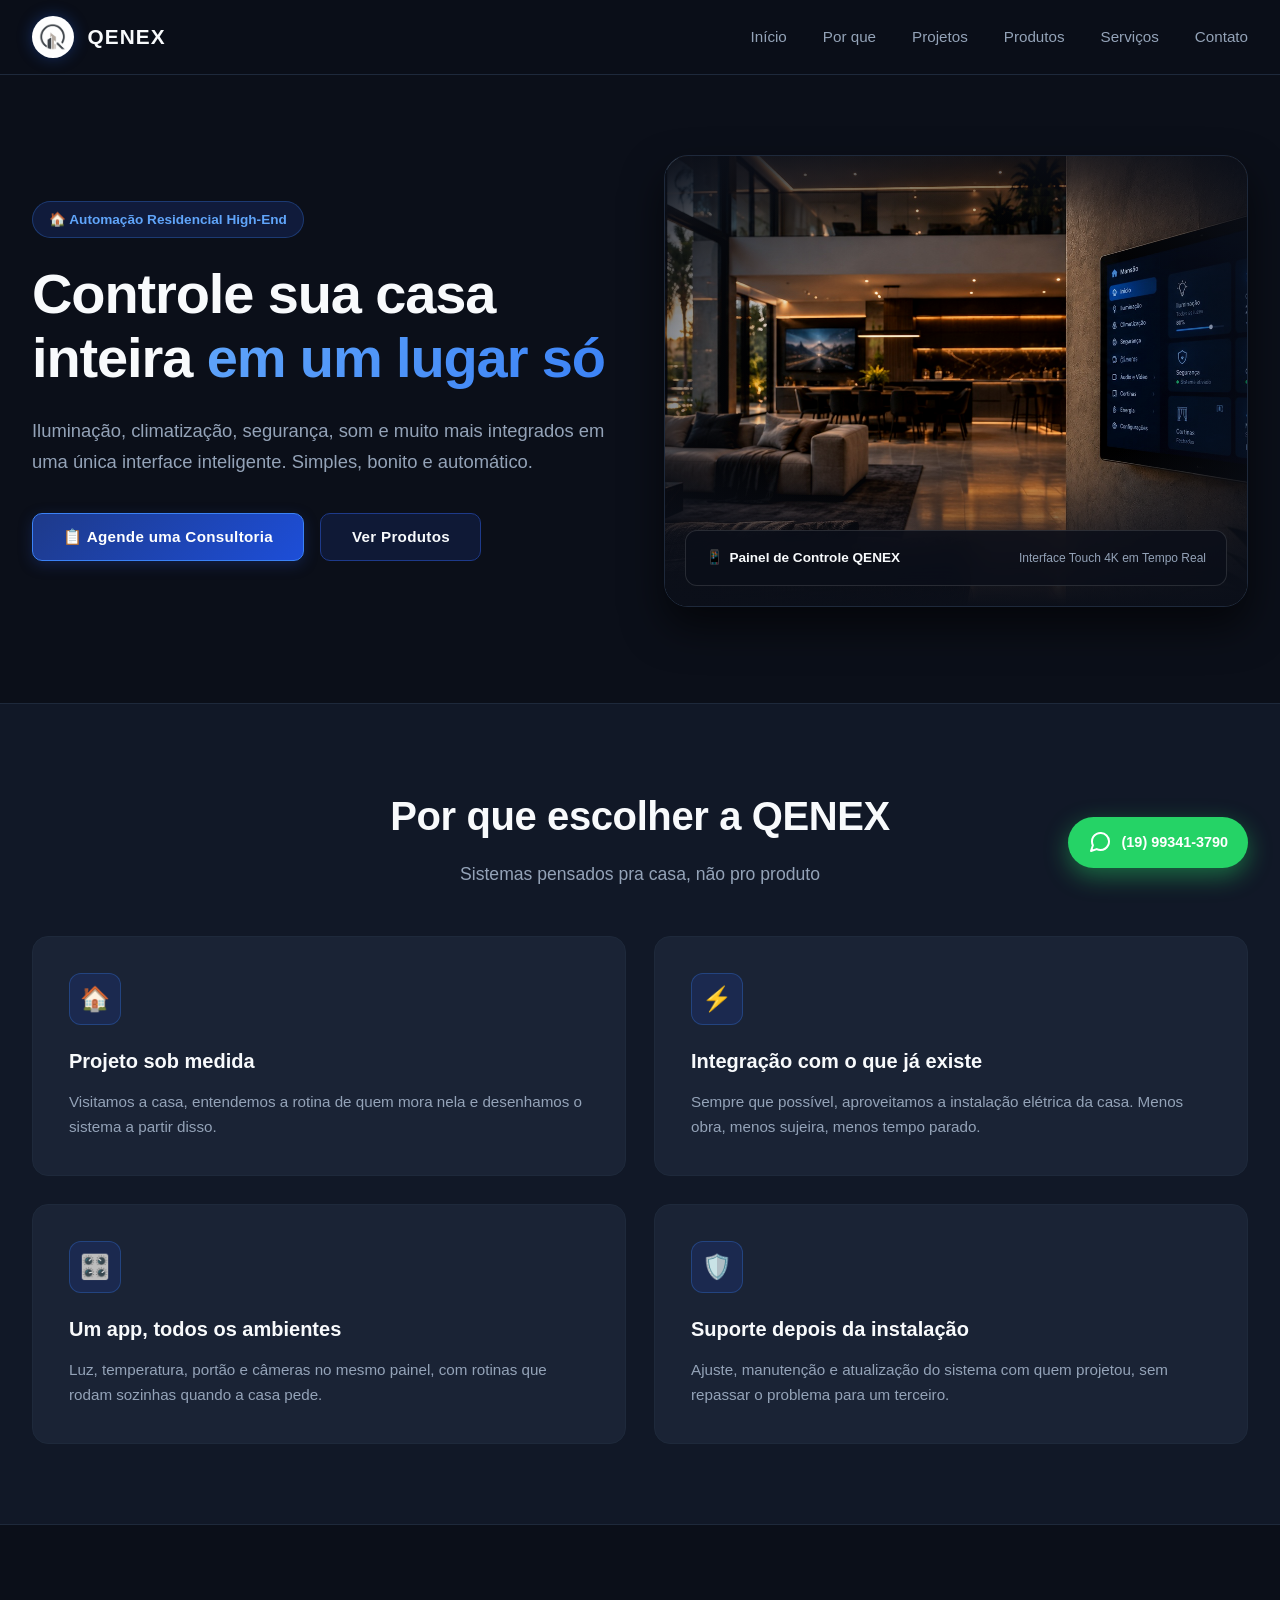
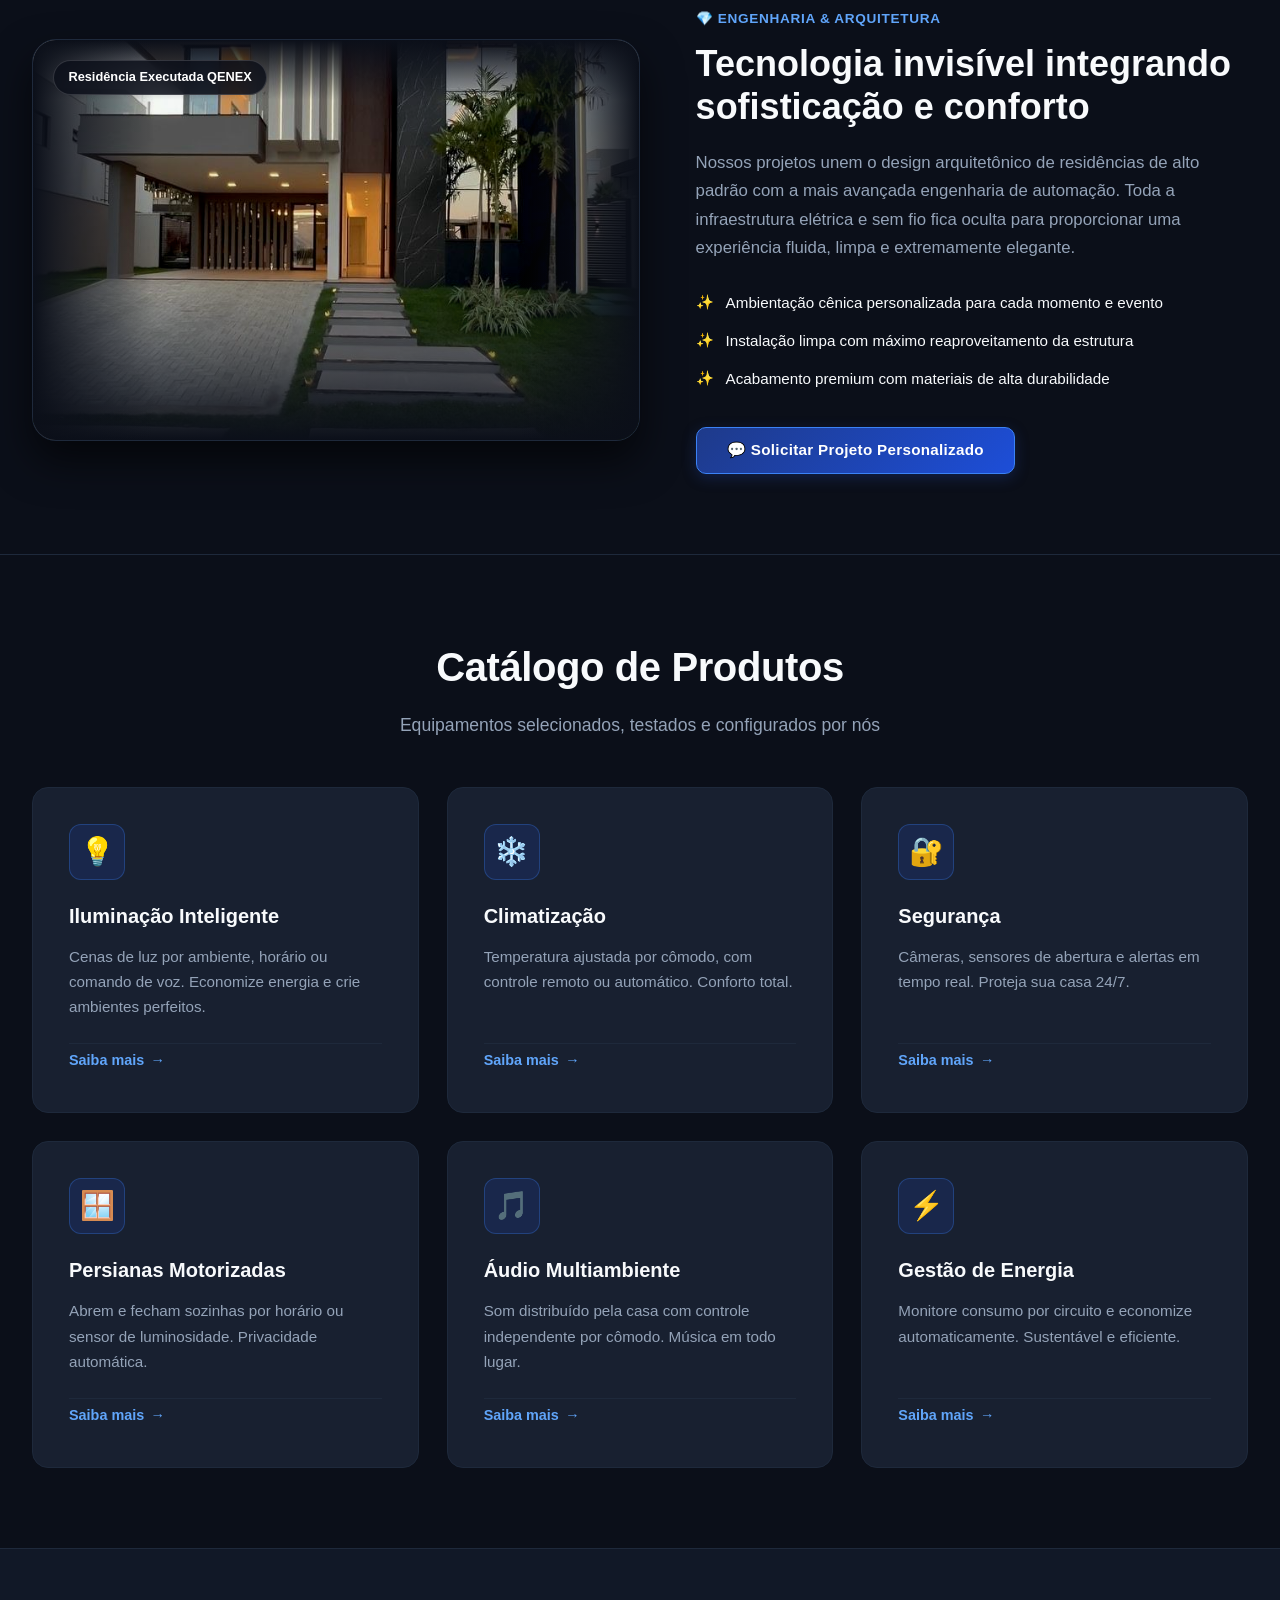
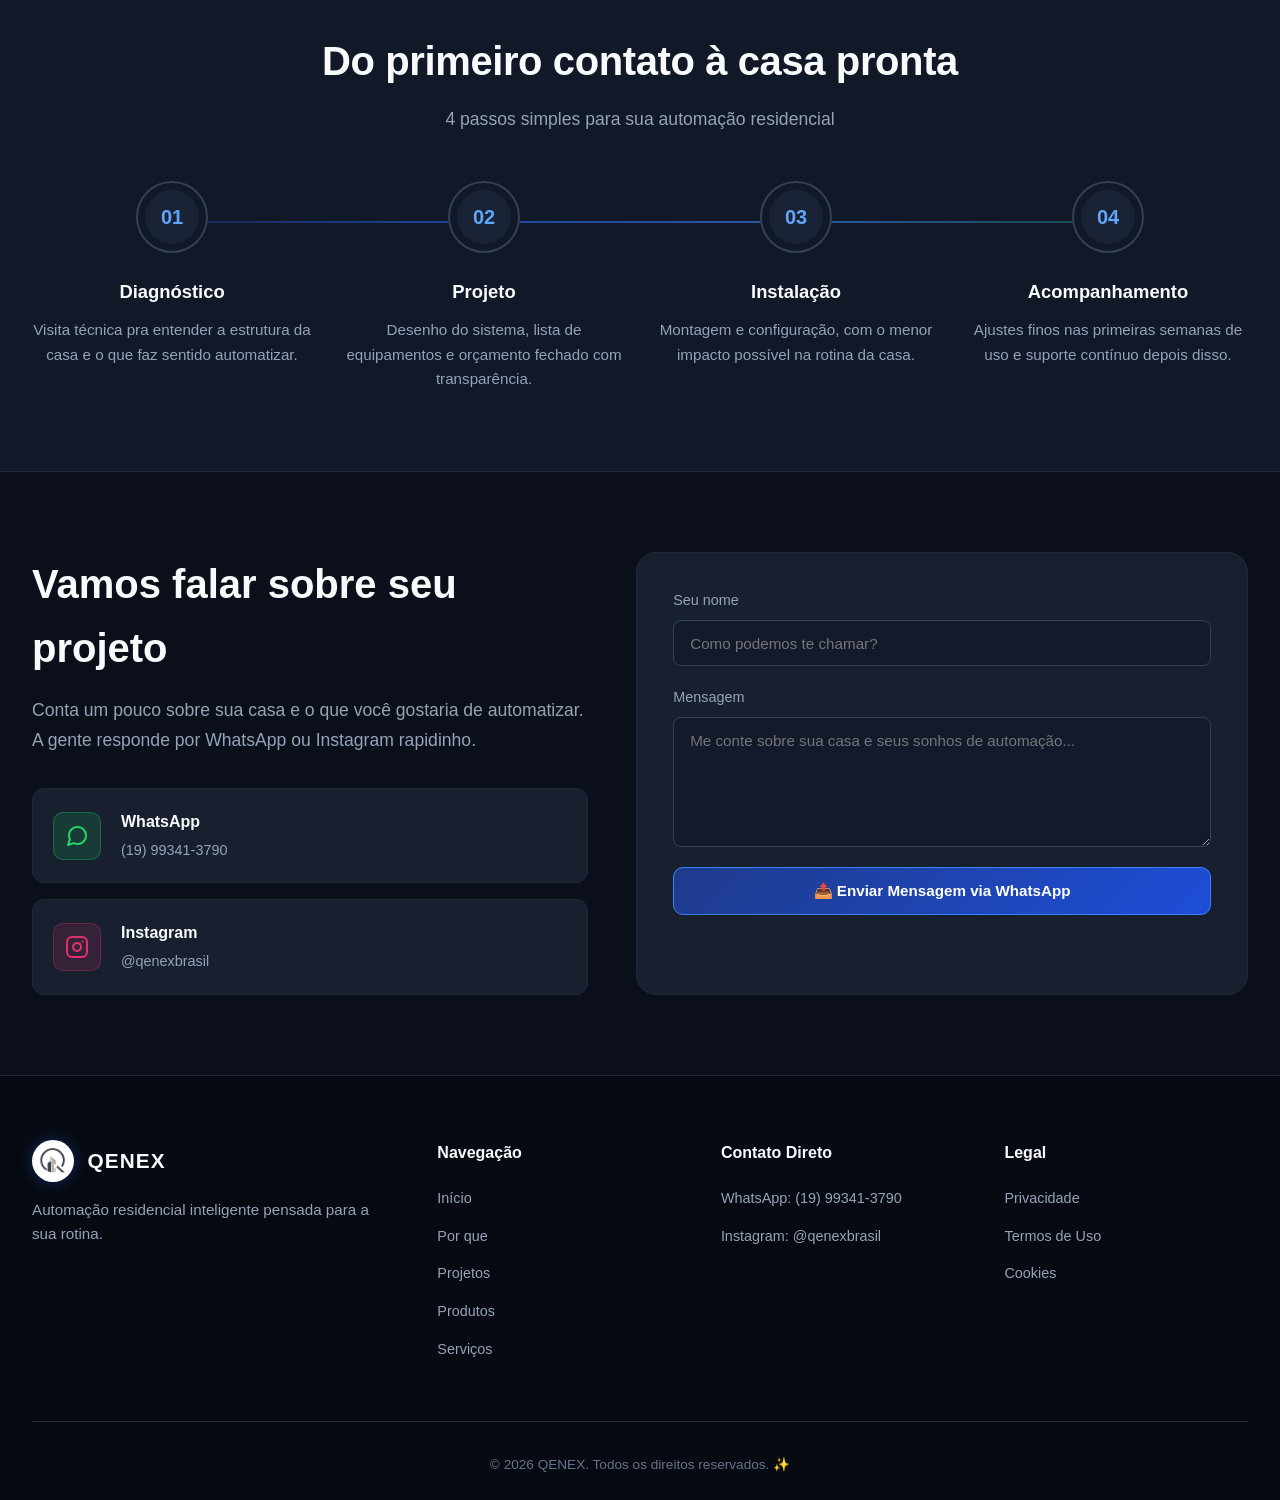
==== index.html @ ee90d33e "Add files via upload" ====
<!DOCTYPE html>
<html lang="pt-BR">
<head>
    <meta charset="UTF-8">
    <meta name="viewport" content="width=device-width, initial-scale=1.0">
    <title>QENEX - Automação Residencial Inteligente</title>
    <link rel="stylesheet" href="style.css">
</head>
<body>
    <!-- Header -->
    <header>
        <nav>
            <a href="#inicio" class="logo">
                <img src="logo.png" alt="Logotipo QENEX" class="logo-img">
                <span class="logo-text">QENEX</span>
            </a>
            <ul class="nav-links" id="navLinks">
                <li><a href="#inicio">Início</a></li>
                <li><a href="#por-que">Por que</a></li>
                <li><a href="#projetos">Projetos</a></li>
                <li><a href="#produtos">Produtos</a></li>
                <li><a href="#servicos">Serviços</a></li>
                <li><a href="#contato">Contato</a></li>
            </ul>
            <button class="hamburger" id="hamburger" aria-label="Menu">☰</button>
        </nav>
    </header>

    <!-- Hero Section -->
    <section id="inicio" class="hero">
        <div class="hero-content">
            <span class="hero-tag">🏠 Automação Residencial High-End</span>
            <h1>Controle sua casa inteira <span>em um lugar só</span></h1>
            <p>Iluminação, climatização, segurança, som e muito mais integrados em uma única interface inteligente. Simples, bonito e automático.</p>
            <div class="button-group">
                <button class="btn btn-primary" onclick="scrollToSection('contato')">
                    📋 Agende uma Consultoria
                </button>
                <button class="btn btn-secondary" onclick="scrollToSection('produtos')">
                    Ver Produtos
                </button>
            </div>
        </div>
        <div class="hero-image">
            <div class="hero-image-frame">
                <img src="painel_controle_mansao.jpeg" alt="Painel de Controle de Automação Residencial QENEX" class="hero-img">
                <div class="hero-image-overlay">
                    <div class="hero-img-badge">
                        <span>📱</span> Painel de Controle QENEX
                    </div>
                    <span class="hero-img-subtext">Interface Touch 4K em Tempo Real</span>
                </div>
            </div>
        </div>
    </section>

    <!-- Por que QENEX -->
    <section id="por-que" class="why-section scroll-animate">
        <div class="section-header">
            <h2>Por que escolher a QENEX</h2>
            <p>Sistemas pensados pra casa, não pro produto</p>
        </div>
        <div class="grid-2">
            <div class="card scroll-animate">
                <div class="card-icon">🏠</div>
                <h3>Projeto sob medida</h3>
                <p>Visitamos a casa, entendemos a rotina de quem mora nela e desenhamos o sistema a partir disso.</p>
            </div>
            <div class="card scroll-animate">
                <div class="card-icon">⚡</div>
                <h3>Integração com o que já existe</h3>
                <p>Sempre que possível, aproveitamos a instalação elétrica da casa. Menos obra, menos sujeira, menos tempo parado.</p>
            </div>
            <div class="card scroll-animate">
                <div class="card-icon">🎛️</div>
                <h3>Um app, todos os ambientes</h3>
                <p>Luz, temperatura, portão e câmeras no mesmo painel, com rotinas que rodam sozinhas quando a casa pede.</p>
            </div>
            <div class="card scroll-animate">
                <div class="card-icon">🛡️</div>
                <h3>Suporte depois da instalação</h3>
                <p>Ajuste, manutenção e atualização do sistema com quem projetou, sem repassar o problema para um terceiro.</p>
            </div>
        </div>
    </section>

    <!-- Projetos de Alto Padrão -->
    <section id="projetos" class="showcase-section scroll-animate">
        <div class="showcase-container">
            <div class="showcase-image-wrap">
                <img src="89c326220a9d2b07b0a7344f88bd1143.jpg" alt="Projeto Residencial de Luxo QENEX" class="showcase-img">
                <div class="showcase-badge">Residência Executada QENEX</div>
            </div>
            <div class="showcase-content">
                <span class="section-tag">💎 Engenharia & Arquitetura</span>
                <h2>Tecnologia invisível integrando sofisticação e conforto</h2>
                <p>Nossos projetos unem o design arquitetônico de residências de alto padrão com a mais avançada engenharia de automação. Toda a infraestrutura elétrica e sem fio fica oculta para proporcionar uma experiência fluida, limpa e extremamente elegante.</p>
                <ul class="showcase-list">
                    <li>Ambientação cênica personalizada para cada momento e evento</li>
                    <li>Instalação limpa com máximo reaproveitamento da estrutura</li>
                    <li>Acabamento premium com materiais de alta durabilidade</li>
                </ul>
                <button class="btn btn-primary" onclick="scrollToSection('contato')">
                    💬 Solicitar Projeto Personalizado
                </button>
            </div>
        </div>
    </section>

    <!-- Produtos -->
    <section id="produtos" class="products-section">
        <div class="section-header scroll-animate">
            <h2>Catálogo de Produtos</h2>
            <p>Equipamentos selecionados, testados e configurados por nós</p>
        </div>
        <div class="grid-3">
            <div class="product-card scroll-animate">
                <div class="product-content">
                    <div class="product-icon">💡</div>
                    <h3>Iluminação Inteligente</h3>
                    <p>Cenas de luz por ambiente, horário ou comando de voz. Economize energia e crie ambientes perfeitos.</p>
                    <button class="learn-more-btn" onclick="openProductModal('iluminacao')">
                        Saiba mais <span class="arrow">→</span>
                    </button>
                </div>
            </div>
            <div class="product-card scroll-animate">
                <div class="product-content">
                    <div class="product-icon">❄️</div>
                    <h3>Climatização</h3>
                    <p>Temperatura ajustada por cômodo, com controle remoto ou automático. Conforto total.</p>
                    <button class="learn-more-btn" onclick="openProductModal('climatizacao')">
                        Saiba mais <span class="arrow">→</span>
                    </button>
                </div>
            </div>
            <div class="product-card scroll-animate">
                <div class="product-content">
                    <div class="product-icon">🔐</div>
                    <h3>Segurança</h3>
                    <p>Câmeras, sensores de abertura e alertas em tempo real. Proteja sua casa 24/7.</p>
                    <button class="learn-more-btn" onclick="openProductModal('seguranca')">
                        Saiba mais <span class="arrow">→</span>
                    </button>
                </div>
            </div>
            <div class="product-card scroll-animate">
                <div class="product-content">
                    <div class="product-icon">🪟</div>
                    <h3>Persianas Motorizadas</h3>
                    <p>Abrem e fecham sozinhas por horário ou sensor de luminosidade. Privacidade automática.</p>
                    <button class="learn-more-btn" onclick="openProductModal('persianas')">
                        Saiba mais <span class="arrow">→</span>
                    </button>
                </div>
            </div>
            <div class="product-card scroll-animate">
                <div class="product-content">
                    <div class="product-icon">🎵</div>
                    <h3>Áudio Multiambiente</h3>
                    <p>Som distribuído pela casa com controle independente por cômodo. Música em todo lugar.</p>
                    <button class="learn-more-btn" onclick="openProductModal('audio')">
                        Saiba mais <span class="arrow">→</span>
                    </button>
                </div>
            </div>
            <div class="product-card scroll-animate">
                <div class="product-content">
                    <div class="product-icon">⚡</div>
                    <h3>Gestão de Energia</h3>
                    <p>Monitore consumo por circuito e economize automaticamente. Sustentável e eficiente.</p>
                    <button class="learn-more-btn" onclick="openProductModal('energia')">
                        Saiba mais <span class="arrow">→</span>
                    </button>
                </div>
            </div>
        </div>
    </section>

    <!-- Como Funciona -->
    <section id="servicos" class="how-section">
        <div class="section-header scroll-animate">
            <h2>Do primeiro contato à casa pronta</h2>
            <p>4 passos simples para sua automação residencial</p>
        </div>
        <div class="steps-container">
            <div class="steps">
                <div class="step scroll-animate">
                    <div class="step-number">
                        <div class="step-number-inner">01</div>
                    </div>
                    <h3>Diagnóstico</h3>
                    <p>Visita técnica pra entender a estrutura da casa e o que faz sentido automatizar.</p>
                </div>
                <div class="step scroll-animate">
                    <div class="step-number">
                        <div class="step-number-inner">02</div>
                    </div>
                    <h3>Projeto</h3>
                    <p>Desenho do sistema, lista de equipamentos e orçamento fechado com transparência.</p>
                </div>
                <div class="step scroll-animate">
                    <div class="step-number">
                        <div class="step-number-inner">03</div>
                    </div>
                    <h3>Instalação</h3>
                    <p>Montagem e configuração, com o menor impacto possível na rotina da casa.</p>
                </div>
                <div class="step scroll-animate">
                    <div class="step-number">
                        <div class="step-number-inner">04</div>
                    </div>
                    <h3>Acompanhamento</h3>
                    <p>Ajustes finos nas primeiras semanas de uso e suporte contínuo depois disso.</p>
                </div>
            </div>
        </div>
    </section>

    <!-- Contato -->
    <section id="contato" class="contact-section">
        <div class="contact-grid">
            <div class="contact-info scroll-animate">
                <h2>Vamos falar sobre seu projeto</h2>
                <p>Conta um pouco sobre sua casa e o que você gostaria de automatizar. A gente responde por WhatsApp ou Instagram rapidinho.</p>
                <div class="contact-links">
                    <a href="https://wa.me/5519993413790" target="_blank" class="contact-link whatsapp-link">
                        <div class="contact-link-icon">
                            <svg width="24" height="24" viewBox="0 0 24 24" fill="none" stroke="currentColor" stroke-width="2" stroke-linecap="round" stroke-linejoin="round"><path d="M21 11.5a8.38 8.38 0 0 1-.9 3.8 8.5 8.5 0 0 1-7.6 4.7 8.38 8.38 0 0 1-3.8-.9L3 21l1.9-5.7a8.38 8.38 0 0 1-.9-3.8 8.5 8.5 0 0 1 4.7-7.6 8.38 8.38 0 0 1 3.8-.9h.5a8.48 8.48 0 0 1 8 8v.5z"/></svg>
                        </div>
                        <div class="contact-link-content">
                            <h3>WhatsApp</h3>
                            <p>(19) 99341-3790</p>
                        </div>
                    </a>
                    <a href="https://www.instagram.com/qenexbrasil/" target="_blank" class="contact-link instagram-link">
                        <div class="contact-link-icon">
                            <svg width="24" height="24" viewBox="0 0 24 24" fill="none" stroke="currentColor" stroke-width="2" stroke-linecap="round" stroke-linejoin="round"><rect x="2" y="2" width="20" height="20" rx="5" ry="5"></rect><path d="M16 11.37A4 4 0 1 1 12.63 8 4 4 0 0 1 16 11.37z"></path><line x1="17.5" y1="6.5" x2="17.51" y2="6.5"></line></svg>
                        </div>
                        <div class="contact-link-content">
                            <h3>Instagram</h3>
                            <p>@qenexbrasil</p>
                        </div>
                    </a>
                </div>
            </div>

            <form class="contact-form scroll-animate" id="contactForm">
                <div class="form-group">
                    <label for="name">Seu nome</label>
                    <input type="text" id="name" name="name" placeholder="Como podemos te chamar?" required>
                </div>
                <div class="form-group">
                    <label for="message">Mensagem</label>
                    <textarea id="message" name="message" placeholder="Me conte sobre sua casa e seus sonhos de automação..." required></textarea>
                </div>
                <button type="submit" class="form-submit">📤 Enviar Mensagem via WhatsApp</button>
            </form>
        </div>
    </section>

    <!-- Product Detail Modal -->
    <div class="modal-backdrop" id="productModalBackdrop">
        <div class="modal-container" id="productModal">
            <button class="modal-close" id="modalCloseBtn" onclick="closeProductModal()" aria-label="Fechar">&times;</button>
            <div class="modal-header">
                <div class="modal-icon" id="modalIcon">💡</div>
                <div>
                    <span class="modal-tag">Solução QENEX</span>
                    <h2 id="modalTitle">Iluminação Inteligente</h2>
                </div>
            </div>
            <div class="modal-body">
                <p class="modal-description" id="modalDescription"></p>
                
                <div class="modal-section">
                    <h3>Recursos e Benefícios</h3>
                    <ul class="modal-list" id="modalFeatures"></ul>
                </div>

                <div class="modal-section">
                    <h3>Especificações Técnicas</h3>
                    <div class="specs-grid" id="modalSpecs"></div>
                </div>
            </div>
            <div class="modal-footer">
                <button class="btn btn-secondary" onclick="closeProductModal()">Fechar</button>
                <a href="https://wa.me/5519993413790" id="modalWhatsappBtn" target="_blank" class="btn btn-primary">
                    💬 Consultar via WhatsApp
                </a>
            </div>
        </div>
    </div>

    <!-- Floating WhatsApp Button -->
    <a href="https://wa.me/5519993413790" target="_blank" class="floating-whatsapp" title="Fale conosco no WhatsApp">
        <svg width="24" height="24" viewBox="0 0 24 24" fill="none" stroke="currentColor" stroke-width="2" stroke-linecap="round" stroke-linejoin="round">
            <path d="M21 11.5a8.38 8.38 0 0 1-.9 3.8 8.5 8.5 0 0 1-7.6 4.7 8.38 8.38 0 0 1-3.8-.9L3 21l1.9-5.7a8.38 8.38 0 0 1-.9-3.8 8.5 8.5 0 0 1 4.7-7.6 8.38 8.38 0 0 1 3.8-.9h.5a8.48 8.48 0 0 1 8 8v.5z"/>
        </svg>
        <span class="floating-whatsapp-text">(19) 99341-3790</span>
    </a>

    <!-- Footer -->
    <footer>
        <div class="footer-content">
            <div class="footer-column">
                <div class="logo" style="margin-bottom: 1rem;">
                    <img src="logo.png" alt="Logotipo QENEX" class="logo-img">
                    <span>QENEX</span>
                </div>
                <p>Automação residencial inteligente pensada para a sua rotina.</p>
            </div>
            <div class="footer-column">
                <h4>Navegação</h4>
                <ul>
                    <li><a href="#inicio">Início</a></li>
                    <li><a href="#por-que">Por que</a></li>
                    <li><a href="#projetos">Projetos</a></li>
                    <li><a href="#produtos">Produtos</a></li>
                    <li><a href="#servicos">Serviços</a></li>
                </ul>
            </div>
            <div class="footer-column">
                <h4>Contato Direto</h4>
                <ul>
                    <li><a href="https://wa.me/5519993413790" target="_blank">WhatsApp: (19) 99341-3790</a></li>
                    <li><a href="https://www.instagram.com/qenexbrasil/" target="_blank">Instagram: @qenexbrasil</a></li>
                </ul>
            </div>
            <div class="footer-column">
                <h4>Legal</h4>
                <ul>
                    <li><a href="#">Privacidade</a></li>
                    <li><a href="#">Termos de Uso</a></li>
                    <li><a href="#">Cookies</a></li>
                </ul>
            </div>
        </div>
        <div class="footer-bottom">
            <p>© 2026 QENEX. Todos os direitos reservados. ✨</p>
        </div>
    </footer>

    <!-- Success Message -->
    <div class="success-message" id="successMessage">
        ✅ Mensagem enviada com sucesso! Entraremos em contato via WhatsApp.
    </div>

    <script src="script.js"></script>
</body>
</html>
---- style.css ----
* {
    margin: 0;
    padding: 0;
    box-sizing: border-box;
}

:root {
    --bg-main: #0B0F19;
    --bg-surface: #111827;
    --bg-card: rgba(30, 41, 59, 0.7);
    --bg-card-hover: rgba(40, 53, 75, 0.85);
    --bg-header: rgba(11, 15, 25, 0.88);
    --bg-input: rgba(15, 23, 42, 0.6);
    --bg-modal: #111827;
    
    --border: #1E293B;
    --border-hover: #334155;
    --border-accent: #2563EB;

    --text-main: #F8FAFC;
    --text-muted: #94A3B8;
    --text-dim: #64748B;

    --primary-navy: #1E3A8A;
    --primary-blue: #1D4ED8;
    --primary-bright: #2563EB;
    --primary-border: #3B82F6;
    --accent-glow: rgba(37, 99, 235, 0.35);

    --whatsapp-green: #25D366;
    --instagram-pink: #E1306C;

    --shadow-main: 0 20px 40px rgba(0, 0, 0, 0.6);
}

body {
    font-family: -apple-system, BlinkMacSystemFont, 'Segoe UI', Roboto, Oxygen, Ubuntu, Cantarell, sans-serif;
    background-color: var(--bg-main);
    color: var(--text-main);
    line-height: 1.6;
    overflow-x: hidden;
}

/* Animações */
@keyframes slideInDown {
    from {
        opacity: 0;
        transform: translateY(-20px);
    }
    to {
        opacity: 1;
        transform: translateY(0);
    }
}

@keyframes slideInUp {
    from {
        opacity: 0;
        transform: translateY(20px);
    }
    to {
        opacity: 1;
        transform: translateY(0);
    }
}

@keyframes fadeIn {
    from { opacity: 0; }
    to { opacity: 1; }
}

@keyframes modalPop {
    from {
        opacity: 0;
        transform: scale(0.95) translateY(10px);
    }
    to {
        opacity: 1;
        transform: scale(1) translateY(0);
    }
}

@keyframes rippleAnimation {
    to {
        transform: scale(4);
        opacity: 0;
    }
}

/* Header */
header {
    position: sticky;
    top: 0;
    z-index: 50;
    background: var(--bg-header);
    backdrop-filter: blur(14px);
    -webkit-backdrop-filter: blur(14px);
    border-bottom: 1px solid var(--border);
    animation: slideInDown 0.6s ease-out;
}

nav {
    max-width: 1280px;
    margin: 0 auto;
    padding: 1rem 2rem;
    display: flex;
    justify-content: space-between;
    align-items: center;
}

.logo {
    display: flex;
    align-items: center;
    gap: 0.85rem;
    font-weight: 700;
    font-size: 1.3rem;
    letter-spacing: 0.05em;
    color: var(--text-main);
    text-decoration: none;
}

.logo-img {
    height: 42px;
    width: 42px;
    object-fit: contain;
    border-radius: 50%;
    background: #FFFFFF;
    padding: 2px;
    border: 1px solid rgba(255, 255, 255, 0.2);
    box-shadow: 0 0 15px rgba(37, 99, 235, 0.35);
    transition: transform 0.25s ease;
}

.logo:hover .logo-img {
    transform: scale(1.06);
}

.nav-links {
    display: none;
    gap: 2.25rem;
    list-style: none;
}

.nav-links.active {
    display: flex;
    position: absolute;
    top: 100%;
    left: 0;
    right: 0;
    background: var(--bg-surface);
    flex-direction: column;
    padding: 1.5rem 2rem;
    border-bottom: 1px solid var(--border);
    gap: 1rem;
}

.nav-links a {
    text-decoration: none;
    color: var(--text-muted);
    font-weight: 500;
    font-size: 0.95rem;
    transition: color 0.2s ease;
    position: relative;
}

.nav-links a:hover {
    color: var(--text-main);
}

.nav-links a::after {
    content: '';
    position: absolute;
    bottom: -4px;
    left: 0;
    width: 0;
    height: 2px;
    background: var(--primary-bright);
    transition: width 0.2s ease;
}

.nav-links a:hover::after {
    width: 100%;
}

@media (min-width: 768px) {
    .nav-links {
        display: flex;
    }

    .nav-links.active {
        display: flex;
        position: static;
        background: transparent;
        flex-direction: row;
        padding: 0;
        border-bottom: none;
    }

    .hamburger {
        display: none !important;
    }
}

.hamburger {
    display: block;
    background: none;
    border: none;
    color: var(--text-main);
    font-size: 1.5rem;
    cursor: pointer;
    padding: 0.4rem;
}

/* Minimalist Navy Blue Buttons com Efeito de Clique Animado */
.btn {
    position: relative;
    overflow: hidden;
    padding: 0.85rem 1.9rem;
    border-radius: 10px;
    font-weight: 600;
    font-size: 0.95rem;
    letter-spacing: 0.02em;
    border: 1px solid transparent;
    cursor: pointer;
    transition: all 0.2s cubic-bezier(0.4, 0, 0.2, 1);
    display: inline-flex;
    align-items: center;
    justify-content: center;
    gap: 0.6rem;
    text-decoration: none;
    outline: none;
    user-select: none;
}

.btn-primary {
    background: linear-gradient(135deg, #1E3A8A 0%, #1D4ED8 100%);
    color: #FFFFFF;
    border: 1px solid var(--primary-border);
    box-shadow: 0 4px 14px rgba(30, 58, 138, 0.4);
}

.btn-primary:hover {
    background: linear-gradient(135deg, #1D4ED8 0%, #2563EB 100%);
    border-color: #60A5FA;
    transform: translateY(-2px);
    box-shadow: 0 6px 20px rgba(37, 99, 235, 0.5);
}

.btn-primary:active {
    transform: scale(0.95) translateY(0);
    box-shadow: 0 2px 8px rgba(30, 58, 138, 0.6);
}

.btn-secondary {
    background: rgba(30, 58, 138, 0.25);
    border: 1px solid var(--primary-navy);
    color: #F8FAFC;
}

.btn-secondary:hover {
    background: rgba(30, 58, 138, 0.45);
    border-color: var(--primary-border);
    color: #FFFFFF;
    transform: translateY(-2px);
}

.btn-secondary:active {
    transform: scale(0.95) translateY(0);
}

/* Efeito Ripple / Onda de Clique nos Botões */
.ripple-effect {
    position: absolute;
    border-radius: 50%;
    background: rgba(255, 255, 255, 0.4);
    transform: scale(0);
    animation: rippleAnimation 0.6s linear;
    pointer-events: none;
}

/* Hero Section */
.hero {
    max-width: 1280px;
    margin: 0 auto;
    padding: 4rem 2rem 5rem;
    display: grid;
    grid-template-columns: 1fr;
    gap: 3rem;
    align-items: center;
    animation: fadeIn 0.8s ease-out;
}

@media (min-width: 768px) {
    .hero {
        grid-template-columns: 1fr 1fr;
        padding: 5rem 2rem 6rem;
    }
}

.hero-tag {
    display: inline-flex;
    align-items: center;
    gap: 0.5rem;
    font-size: 0.85rem;
    font-weight: 600;
    color: #60A5FA;
    background: rgba(30, 58, 138, 0.3);
    border: 1px solid rgba(59, 130, 246, 0.3);
    padding: 0.4rem 1rem;
    border-radius: 9999px;
    margin-bottom: 1.5rem;
    animation: slideInUp 0.8s ease-out 0.1s backwards;
}

.hero-content h1 {
    font-size: 2.75rem;
    font-weight: 800;
    margin-bottom: 1.5rem;
    color: var(--text-main);
    line-height: 1.15;
    letter-spacing: -0.02em;
    animation: slideInUp 0.8s ease-out;
}

.hero-content h1 span {
    background: linear-gradient(135deg, #60A5FA 0%, #3B82F6 100%);
    -webkit-background-clip: text;
    -webkit-text-fill-color: transparent;
    background-clip: text;
}

@media (min-width: 1024px) {
    .hero-content h1 {
        font-size: 3.5rem;
    }
}

.hero-content p {
    font-size: 1.15rem;
    color: var(--text-muted);
    margin-bottom: 2.25rem;
    line-height: 1.7;
    animation: slideInUp 0.8s ease-out 0.2s backwards;
}

.button-group {
    display: flex;
    flex-direction: column;
    gap: 1rem;
    animation: slideInUp 0.8s ease-out 0.3s backwards;
}

@media (min-width: 640px) {
    .button-group {
        flex-direction: row;
    }
}

/* Hero Image Frame com Degradê Perfeito de Fundo */
.hero-image {
    position: relative;
    width: 100%;
}

.hero-image-frame {
    width: 100%;
    border-radius: 1.5rem;
    overflow: hidden;
    position: relative;
    box-shadow: var(--shadow-main);
    border: 1px solid var(--border);
}

.hero-image-frame::after {
    content: '';
    position: absolute;
    inset: 0;
    background: 
        radial-gradient(ellipse at center, transparent 45%, rgba(11, 15, 25, 0.75) 85%, var(--bg-main) 100%),
        linear-gradient(to bottom, transparent 65%, var(--bg-main) 100%),
        linear-gradient(to top, transparent 85%, rgba(11, 15, 25, 0.5) 100%);
    pointer-events: none;
    z-index: 2;
}

.hero-img {
    width: 100%;
    height: 400px;
    object-fit: cover;
    display: block;
    transition: transform 0.5s ease;
    filter: brightness(0.95) contrast(1.05);
}

@media (min-width: 768px) {
    .hero-img {
        height: 450px;
    }
}

.hero-image-frame:hover .hero-img {
    transform: scale(1.04);
}

.hero-image-overlay {
    position: absolute;
    bottom: 1.25rem;
    left: 1.25rem;
    right: 1.25rem;
    background: rgba(11, 15, 25, 0.85);
    backdrop-filter: blur(12px);
    -webkit-backdrop-filter: blur(12px);
    padding: 1rem 1.25rem;
    border-radius: 12px;
    border: 1px solid rgba(255, 255, 255, 0.12);
    display: flex;
    justify-content: space-between;
    align-items: center;
    z-index: 5;
}

.hero-img-badge {
    font-size: 0.85rem;
    font-weight: 700;
    color: var(--text-main);
    display: flex;
    align-items: center;
    gap: 0.4rem;
}

.hero-img-subtext {
    font-size: 0.75rem;
    color: var(--text-muted);
}

/* Common Section Header */
.section-header {
    max-width: 1280px;
    margin: 0 auto 3rem;
    text-align: center;
}

.section-header h2 {
    font-size: 2.25rem;
    font-weight: 700;
    margin-bottom: 0.75rem;
    color: var(--text-main);
    letter-spacing: -0.01em;
}

@media (min-width: 768px) {
    .section-header h2 {
        font-size: 2.5rem;
    }
}

.section-header p {
    font-size: 1.1rem;
    color: var(--text-muted);
}

/* Seção Por que */
.why-section {
    background: var(--bg-surface);
    padding: 4rem 2rem;
    border-top: 1px solid var(--border);
    border-bottom: 1px solid var(--border);
}

@media (min-width: 768px) {
    .why-section {
        padding: 5rem 2rem;
    }
}

.grid-2 {
    max-width: 1280px;
    margin: 0 auto;
    display: grid;
    grid-template-columns: 1fr;
    gap: 1.75rem;
}

@media (min-width: 768px) {
    .grid-2 {
        grid-template-columns: 1fr 1fr;
    }
}

.card {
    background: var(--bg-card);
    padding: 2.25rem;
    border-radius: 1rem;
    border: 1px solid var(--border);
    transition: all 0.25s ease;
    animation: slideInUp 0.6s ease-out;
}

.card:hover {
    border-color: var(--border-hover);
    background: var(--bg-card-hover);
    transform: translateY(-3px);
    box-shadow: var(--shadow-main);
}

.card-icon {
    width: 52px;
    height: 52px;
    background: rgba(30, 58, 138, 0.3);
    border: 1px solid rgba(59, 130, 246, 0.3);
    border-radius: 12px;
    display: flex;
    align-items: center;
    justify-content: center;
    margin-bottom: 1.25rem;
    font-size: 1.5rem;
    transition: all 0.25s ease;
}

.card:hover .card-icon {
    background: rgba(37, 99, 235, 0.35);
    transform: scale(1.05);
}

.card h3 {
    font-size: 1.25rem;
    font-weight: 600;
    margin-bottom: 0.75rem;
    color: var(--text-main);
}

.card p {
    color: var(--text-muted);
    font-size: 0.95rem;
    line-height: 1.65;
}

/* Showcase / Projects Section com Degradê Suave */
.showcase-section {
    padding: 5rem 2rem;
    background: var(--bg-main);
    border-bottom: 1px solid var(--border);
}

.showcase-container {
    max-width: 1280px;
    margin: 0 auto;
    display: grid;
    grid-template-columns: 1fr;
    gap: 3.5rem;
    align-items: center;
}

@media (min-width: 900px) {
    .showcase-container {
        grid-template-columns: 1.1fr 1fr;
    }
}

.showcase-image-wrap {
    position: relative;
    border-radius: 1.5rem;
    overflow: hidden;
    box-shadow: var(--shadow-main);
    border: 1px solid var(--border);
}

.showcase-image-wrap::after {
    content: '';
    position: absolute;
    inset: 0;
    background: 
        linear-gradient(to right, var(--bg-main) 0%, transparent 20%, transparent 80%, var(--bg-main) 100%),
        linear-gradient(to bottom, transparent 60%, var(--bg-main) 100%),
        linear-gradient(to top, transparent 85%, var(--bg-main) 100%);
    pointer-events: none;
    z-index: 2;
}

.showcase-img {
    width: 100%;
    height: 400px;
    object-fit: cover;
    display: block;
    transition: transform 0.5s ease;
    filter: brightness(0.95) contrast(1.05);
}

.showcase-image-wrap:hover .showcase-img {
    transform: scale(1.04);
}

.showcase-badge {
    position: absolute;
    top: 1.25rem;
    left: 1.25rem;
    background: rgba(11, 15, 25, 0.85);
    backdrop-filter: blur(8px);
    color: #FFFFFF;
    font-size: 0.8rem;
    font-weight: 600;
    padding: 0.4rem 0.9rem;
    border-radius: 9999px;
    border: 1px solid rgba(255, 255, 255, 0.15);
    z-index: 5;
}

.showcase-content .section-tag {
    display: inline-block;
    font-size: 0.85rem;
    font-weight: 700;
    color: #60A5FA;
    text-transform: uppercase;
    letter-spacing: 0.05em;
    margin-bottom: 0.75rem;
}

.showcase-content h2 {
    font-size: 2.25rem;
    font-weight: 700;
    color: var(--text-main);
    line-height: 1.2;
    margin-bottom: 1.25rem;
}

.showcase-content p {
    color: var(--text-muted);
    font-size: 1.05rem;
    line-height: 1.7;
    margin-bottom: 1.75rem;
}

.showcase-list {
    list-style: none;
    display: flex;
    flex-direction: column;
    gap: 0.85rem;
    margin-bottom: 2.25rem;
}

.showcase-list li {
    color: var(--text-main);
    font-size: 0.95rem;
    font-weight: 500;
    display: flex;
    align-items: center;
    gap: 0.75rem;
}

.showcase-list li::before {
    content: '✨';
    font-size: 0.9rem;
}

/* Seção Produtos */
.products-section {
    padding: 4rem 2rem;
    background: var(--bg-main);
}

@media (min-width: 768px) {
    .products-section {
        padding: 5rem 2rem;
    }
}

.grid-3 {
    max-width: 1280px;
    margin: 0 auto;
    display: grid;
    grid-template-columns: 1fr;
    gap: 1.75rem;
}

@media (min-width: 768px) {
    .grid-3 {
        grid-template-columns: 1fr 1fr;
    }
}

@media (min-width: 1024px) {
    .grid-3 {
        grid-template-columns: 1fr 1fr 1fr;
    }
}

.product-card {
    background: var(--bg-card);
    padding: 2.25rem;
    border-radius: 1rem;
    border: 1px solid var(--border);
    position: relative;
    overflow: hidden;
    transition: all 0.25s ease;
    display: flex;
    flex-direction: column;
    justify-content: space-between;
}

.product-card:hover {
    border-color: var(--border-accent);
    background: var(--bg-card-hover);
    transform: translateY(-4px);
    box-shadow: var(--shadow-main);
}

.product-content {
    position: relative;
    z-index: 1;
    display: flex;
    flex-direction: column;
    height: 100%;
}

.product-icon {
    width: 56px;
    height: 56px;
    border-radius: 12px;
    display: flex;
    align-items: center;
    justify-content: center;
    margin-bottom: 1.25rem;
    font-size: 1.75rem;
    background: rgba(30, 58, 138, 0.3);
    border: 1px solid rgba(59, 130, 246, 0.3);
    transition: all 0.25s ease;
}

.product-card:hover .product-icon {
    background: linear-gradient(135deg, #1E3A8A 0%, #2563EB 100%);
    color: white;
    border-color: transparent;
    transform: scale(1.08);
}

.product-card h3 {
    font-size: 1.25rem;
    font-weight: 600;
    margin-bottom: 0.75rem;
    color: var(--text-main);
}

.product-card p {
    font-size: 0.95rem;
    color: var(--text-muted);
    line-height: 1.65;
    margin-bottom: 1.5rem;
    flex-grow: 1;
}

.learn-more-btn {
    align-self: flex-start;
    background: transparent;
    border: none;
    color: #60A5FA;
    font-size: 0.9rem;
    font-weight: 600;
    cursor: pointer;
    padding: 0.5rem 0;
    display: inline-flex;
    align-items: center;
    gap: 0.4rem;
    transition: all 0.2s ease;
    outline: none;
    border-top: 1px solid var(--border);
    width: 100%;
    margin-top: auto;
}

.product-card:hover .learn-more-btn {
    color: #93C5FD;
    border-top-color: var(--border-hover);
    padding-left: 0.25rem;
}

.learn-more-btn .arrow {
    transition: transform 0.2s ease;
}

.product-card:hover .learn-more-btn .arrow {
    transform: translateX(4px);
}

/* Seção Como Funciona */
.how-section {
    background: var(--bg-surface);
    padding: 4rem 2rem;
    border-top: 1px solid var(--border);
    border-bottom: 1px solid var(--border);
}

@media (min-width: 768px) {
    .how-section {
        padding: 5rem 2rem;
    }
}

.steps-container {
    max-width: 1280px;
    margin: 0 auto;
    position: relative;
}

@media (min-width: 768px) {
    .steps-container::before {
        content: '';
        position: absolute;
        top: 40px;
        left: 10%;
        right: 10%;
        height: 2px;
        background: linear-gradient(to right, rgba(30, 58, 138, 0.4), rgba(37, 99, 235, 0.6), rgba(59, 130, 246, 0.6), rgba(16, 185, 129, 0.3));
        z-index: 0;
    }
}

.steps {
    display: grid;
    grid-template-columns: 1fr;
    gap: 2rem;
    position: relative;
    z-index: 1;
}

@media (min-width: 768px) {
    .steps {
        grid-template-columns: 1fr 1fr 1fr 1fr;
    }
}

.step {
    text-align: center;
    animation: slideInUp 0.6s ease-out;
}

.step-number {
    width: 72px;
    height: 72px;
    margin: 0 auto 1.5rem;
    background: var(--bg-surface);
    border: 2px solid var(--border-hover);
    border-radius: 50%;
    display: flex;
    align-items: center;
    justify-content: center;
    position: relative;
    z-index: 2;
    transition: all 0.25s ease;
}

.step-number-inner {
    width: 54px;
    height: 54px;
    background: var(--bg-card);
    border-radius: 50%;
    display: flex;
    align-items: center;
    justify-content: center;
    color: #60A5FA;
    font-weight: 700;
    font-size: 1.25rem;
    transition: all 0.25s ease;
}

.step:hover .step-number {
    border-color: var(--primary-bright);
}

.step:hover .step-number-inner {
    background: var(--primary-blue);
    color: #FFFFFF;
    transform: scale(1.05);
}

.step h3 {
    font-size: 1.15rem;
    font-weight: 600;
    margin-bottom: 0.75rem;
    color: var(--text-main);
}

.step p {
    font-size: 0.95rem;
    color: var(--text-muted);
    line-height: 1.6;
}

/* Seção Contato */
.contact-section {
    background: var(--bg-main);
    padding: 4rem 2rem;
}

@media (min-width: 768px) {
    .contact-section {
        padding: 5rem 2rem;
    }
}

.contact-grid {
    max-width: 1280px;
    margin: 0 auto;
    display: grid;
    grid-template-columns: 1fr;
    gap: 3rem;
}

@media (min-width: 768px) {
    .contact-grid {
        grid-template-columns: 1fr 1.1fr;
    }
}

.contact-info h2 {
    font-size: 2.25rem;
    font-weight: 700;
    margin-bottom: 1rem;
    color: var(--text-main);
}

@media (min-width: 768px) {
    .contact-info h2 {
        font-size: 2.5rem;
    }
}

.contact-info p {
    font-size: 1.1rem;
    color: var(--text-muted);
    margin-bottom: 2rem;
    line-height: 1.7;
}

.contact-links {
    display: flex;
    flex-direction: column;
    gap: 1rem;
}

.contact-link {
    display: flex;
    align-items: center;
    gap: 1.25rem;
    padding: 1.25rem;
    background: var(--bg-card);
    border-radius: 12px;
    border: 1px solid var(--border);
    text-decoration: none;
    color: var(--text-main);
    transition: all 0.25s ease;
    cursor: pointer;
}

.contact-link:hover {
    border-color: var(--border-hover);
    background: var(--bg-card-hover);
    transform: translateY(-2px);
    box-shadow: var(--shadow-main);
}

.contact-link-icon {
    width: 48px;
    height: 48px;
    border-radius: 10px;
    display: flex;
    align-items: center;
    justify-content: center;
    color: #FFFFFF;
    font-size: 1.35rem;
    background: rgba(30, 58, 138, 0.3);
    border: 1px solid rgba(59, 130, 246, 0.3);
    flex-shrink: 0;
    transition: all 0.25s ease;
}

.contact-link.whatsapp-link .contact-link-icon {
    background: rgba(37, 211, 102, 0.15);
    border-color: rgba(37, 211, 102, 0.3);
    color: var(--whatsapp-green);
}

.contact-link.instagram-link .contact-link-icon {
    background: rgba(225, 48, 108, 0.15);
    border-color: rgba(225, 48, 108, 0.3);
    color: var(--instagram-pink);
}

.contact-link:hover .contact-link-icon {
    transform: scale(1.08);
}

.contact-link-content h3 {
    font-weight: 600;
    font-size: 1rem;
    margin-bottom: 0.2rem;
    color: var(--text-main);
}

.contact-link-content p {
    font-size: 0.9rem;
    color: var(--text-muted);
    margin: 0;
}

/* Contact Form */
.contact-form {
    background: var(--bg-card);
    padding: 2.25rem;
    border-radius: 1.25rem;
    border: 1px solid var(--border);
    display: flex;
    flex-direction: column;
    gap: 1.25rem;
}

.form-group {
    display: flex;
    flex-direction: column;
}

.form-group label {
    font-weight: 500;
    font-size: 0.9rem;
    margin-bottom: 0.5rem;
    color: var(--text-muted);
}

.form-group input,
.form-group textarea {
    padding: 0.85rem 1rem;
    border-radius: 8px;
    border: 1px solid var(--border-hover);
    background: var(--bg-input);
    color: var(--text-main);
    font-family: inherit;
    font-size: 0.95rem;
    transition: all 0.2s ease;
}

.form-group input:focus,
.form-group textarea:focus {
    outline: none;
    border-color: var(--primary-border);
    box-shadow: 0 0 0 3px var(--accent-glow);
}

.form-group textarea {
    resize: vertical;
    min-height: 130px;
}

.form-submit {
    background: linear-gradient(135deg, #1E3A8A 0%, #1D4ED8 100%);
    color: #FFFFFF;
    padding: 0.85rem 2rem;
    border-radius: 10px;
    border: 1px solid var(--primary-border);
    font-weight: 600;
    font-size: 0.95rem;
    cursor: pointer;
    transition: all 0.2s cubic-bezier(0.4, 0, 0.2, 1);
    display: flex;
    align-items: center;
    justify-content: center;
    gap: 0.5rem;
    position: relative;
    overflow: hidden;
}

.form-submit:hover {
    background: linear-gradient(135deg, #1D4ED8 0%, #2563EB 100%);
    border-color: #60A5FA;
    transform: translateY(-1px);
    box-shadow: 0 6px 16px var(--accent-glow);
}

.form-submit:active {
    transform: scale(0.95) translateY(0);
}

/* Modal Dialog */
.modal-backdrop {
    display: none;
    position: fixed;
    inset: 0;
    background: rgba(5, 8, 15, 0.82);
    backdrop-filter: blur(8px);
    -webkit-backdrop-filter: blur(8px);
    z-index: 1000;
    align-items: center;
    justify-content: center;
    padding: 1.5rem;
    opacity: 0;
    transition: opacity 0.25s ease;
}

.modal-backdrop.active {
    display: flex;
    opacity: 1;
}

.modal-container {
    background: var(--bg-modal);
    border: 1px solid var(--border-hover);
    border-radius: 1.25rem;
    max-width: 650px;
    width: 100%;
    max-height: 90vh;
    overflow-y: auto;
    position: relative;
    padding: 2.25rem;
    box-shadow: var(--shadow-main);
    animation: modalPop 0.3s cubic-bezier(0.16, 1, 0.3, 1);
}

.modal-close {
    position: absolute;
    top: 1.25rem;
    right: 1.25rem;
    background: rgba(255, 255, 255, 0.05);
    border: 1px solid var(--border);
    color: var(--text-muted);
    font-size: 1.5rem;
    width: 36px;
    height: 36px;
    border-radius: 50%;
    cursor: pointer;
    display: flex;
    align-items: center;
    justify-content: center;
    transition: all 0.2s ease;
}

.modal-close:hover {
    background: rgba(255, 255, 255, 0.1);
    color: var(--text-main);
    border-color: var(--text-muted);
}

.modal-header {
    display: flex;
    align-items: center;
    gap: 1.25rem;
    margin-bottom: 1.5rem;
    padding-bottom: 1.25rem;
    border-bottom: 1px solid var(--border);
}

.modal-icon {
    width: 56px;
    height: 56px;
    border-radius: 12px;
    background: rgba(30, 58, 138, 0.3);
    border: 1px solid rgba(59, 130, 246, 0.3);
    display: flex;
    align-items: center;
    justify-content: center;
    font-size: 1.8rem;
    flex-shrink: 0;
}

.modal-tag {
    font-size: 0.75rem;
    font-weight: 700;
    text-transform: uppercase;
    letter-spacing: 0.08em;
    color: #60A5FA;
    margin-bottom: 0.25rem;
    display: block;
}

.modal-header h2 {
    font-size: 1.5rem;
    font-weight: 700;
    color: var(--text-main);
    line-height: 1.2;
}

.modal-description {
    color: var(--text-muted);
    font-size: 1rem;
    line-height: 1.7;
    margin-bottom: 1.75rem;
}

.modal-section {
    margin-bottom: 1.75rem;
}

.modal-section h3 {
    font-size: 1.05rem;
    font-weight: 600;
    color: var(--text-main);
    margin-bottom: 0.85rem;
    display: flex;
    align-items: center;
    gap: 0.5rem;
}

.modal-list {
    list-style: none;
    display: flex;
    flex-direction: column;
    gap: 0.65rem;
}

.modal-list li {
    font-size: 0.95rem;
    color: var(--text-muted);
    display: flex;
    align-items: flex-start;
    gap: 0.6rem;
    line-height: 1.5;
}

.modal-list li::before {
    content: '✓';
    color: #60A5FA;
    font-weight: 700;
    flex-shrink: 0;
}

.specs-grid {
    display: grid;
    grid-template-columns: 1fr 1fr;
    gap: 0.85rem;
}

@media (max-width: 480px) {
    .specs-grid {
        grid-template-columns: 1fr;
    }
}

.spec-item {
    background: rgba(15, 23, 42, 0.6);
    padding: 0.85rem 1rem;
    border-radius: 8px;
    border: 1px solid var(--border);
}

.spec-label {
    font-size: 0.75rem;
    color: var(--text-dim);
    text-transform: uppercase;
    letter-spacing: 0.05em;
    margin-bottom: 0.2rem;
}

.spec-value {
    font-size: 0.9rem;
    font-weight: 600;
    color: var(--text-main);
}

.modal-footer {
    display: flex;
    justify-content: flex-end;
    gap: 1rem;
    margin-top: 2rem;
    padding-top: 1.25rem;
    border-top: 1px solid var(--border);
}

@media (max-width: 480px) {
    .modal-footer {
        flex-direction: column;
    }
    .modal-footer .btn {
        width: 100%;
    }
}

/* Floating WhatsApp Button */
.floating-whatsapp {
    position: fixed;
    bottom: 2rem;
    right: 2rem;
    z-index: 90;
    background: #25D366;
    color: #FFFFFF;
    padding: 0.85rem 1.25rem;
    border-radius: 9999px;
    display: flex;
    align-items: center;
    gap: 0.6rem;
    text-decoration: none;
    font-weight: 600;
    font-size: 0.9rem;
    box-shadow: 0 8px 24px rgba(37, 211, 102, 0.45);
    transition: all 0.25s ease;
    animation: slideInUp 0.6s ease-out;
}

.floating-whatsapp:hover {
    background: #20BA5A;
    transform: translateY(-3px) scale(1.03);
    box-shadow: 0 12px 28px rgba(37, 211, 102, 0.55);
    color: #FFFFFF;
}

@media (max-width: 640px) {
    .floating-whatsapp-text {
        display: none;
    }
    .floating-whatsapp {
        padding: 0.85rem;
        border-radius: 50%;
    }
}

/* Footer */
footer {
    background: #070A12;
    color: #F8FAFC;
    padding: 4rem 2rem 1.5rem;
    border-top: 1px solid var(--border);
}

.footer-content {
    max-width: 1280px;
    margin: 0 auto;
    display: grid;
    grid-template-columns: 1fr;
    gap: 2.5rem;
    margin-bottom: 3rem;
}

@media (min-width: 768px) {
    .footer-content {
        grid-template-columns: 1.5fr 1fr 1fr 1fr;
    }
}

.footer-column h4 {
    font-weight: 600;
    font-size: 1rem;
    margin-bottom: 1.25rem;
    color: #F8FAFC;
}

.footer-column p {
    color: #94A3B8;
    font-size: 0.95rem;
    line-height: 1.6;
}

.footer-column ul {
    list-style: none;
}

.footer-column ul li {
    margin-bottom: 0.75rem;
}

.footer-column a {
    color: #94A3B8;
    text-decoration: none;
    font-size: 0.9rem;
    transition: color 0.2s ease;
}

.footer-column a:hover {
    color: #60A5FA;
}

.footer-bottom {
    border-top: 1px solid #1E293B;
    padding-top: 2rem;
    text-align: center;
    color: #64748B;
    font-size: 0.85rem;
}

/* Scroll animation trigger */
.scroll-animate {
    opacity: 0;
    transform: translateY(20px);
    transition: all 0.6s ease-out;
}

.scroll-animate.visible {
    opacity: 1;
    transform: translateY(0);
}

/* Success message */
.success-message {
    display: none;
    position: fixed;
    top: 2rem;
    right: 2rem;
    background: var(--bg-card);
    border: 1px solid var(--whatsapp-green);
    color: var(--text-main);
    padding: 1rem 1.5rem;
    border-radius: 10px;
    box-shadow: var(--shadow-main);
    animation: slideInDown 0.3s ease-out;
    z-index: 100;
    font-size: 0.95rem;
    font-weight: 500;
}

.success-message.show {
    display: block;
}
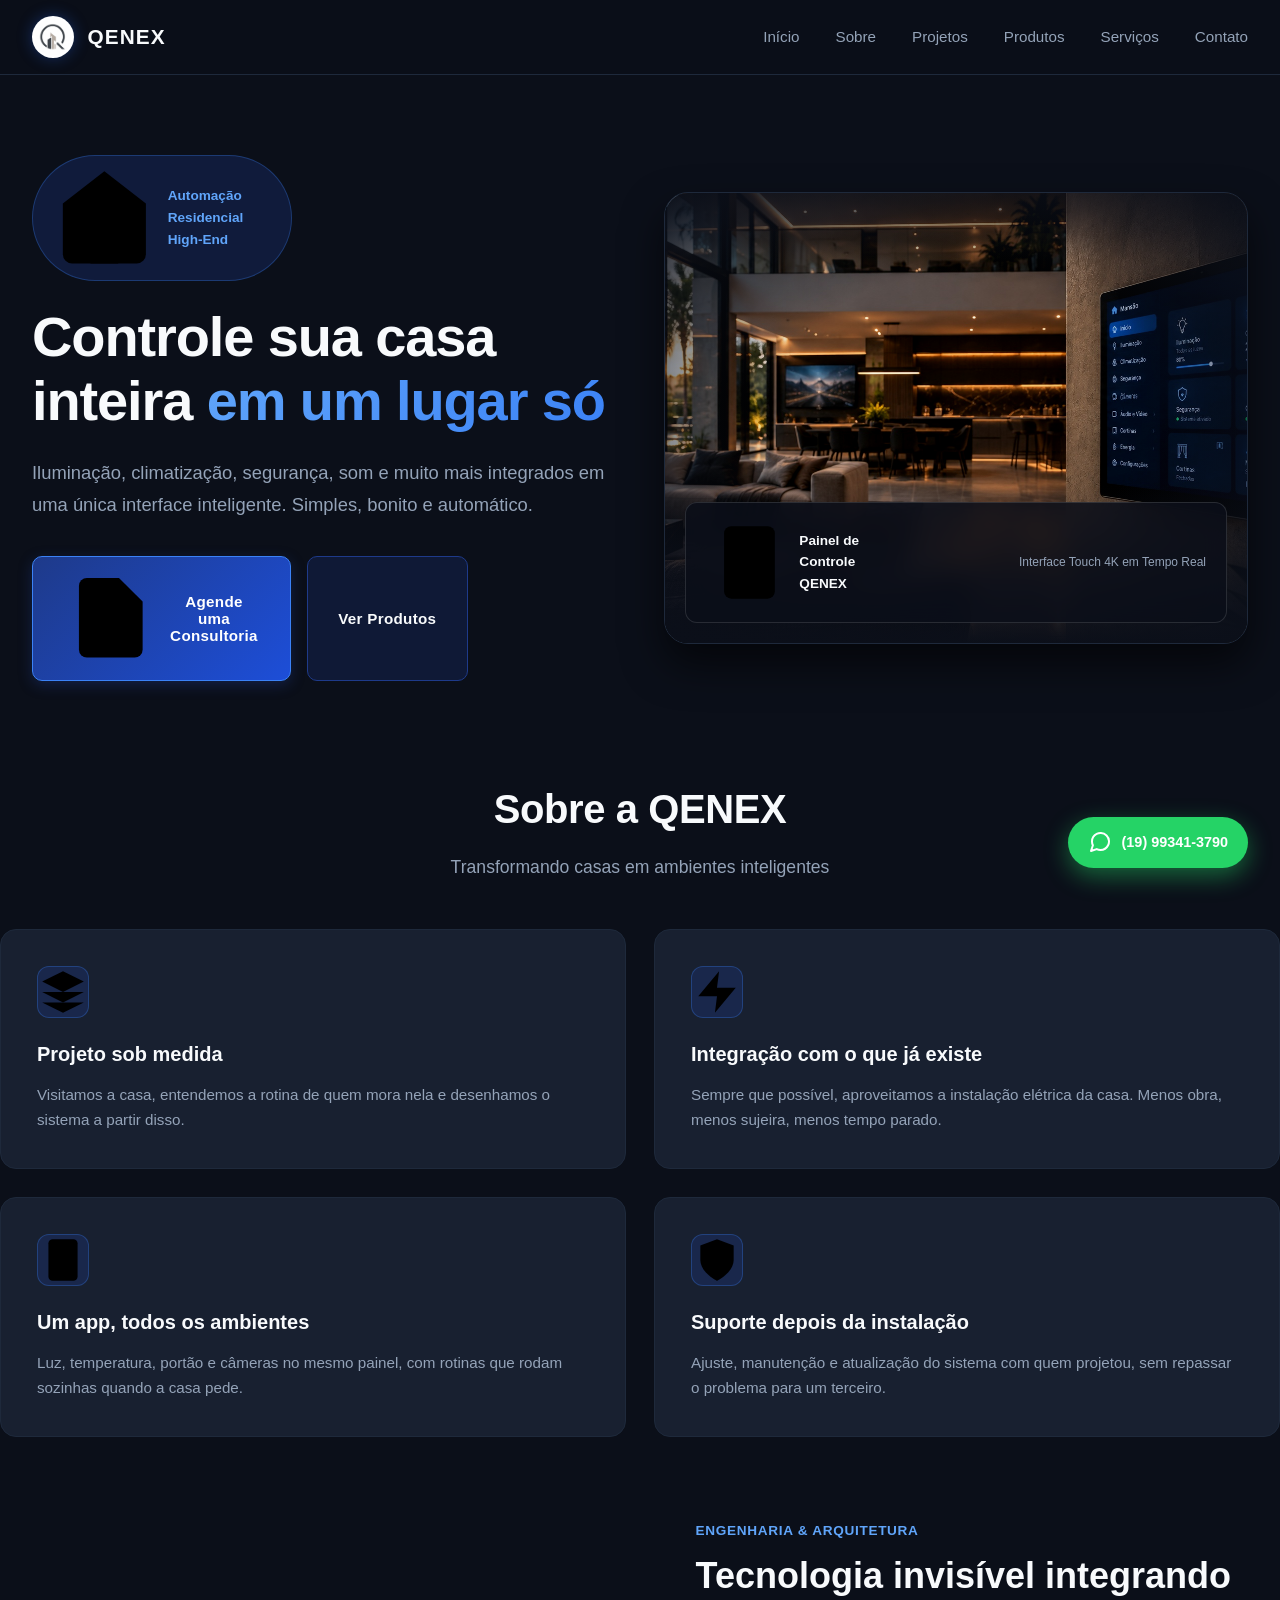
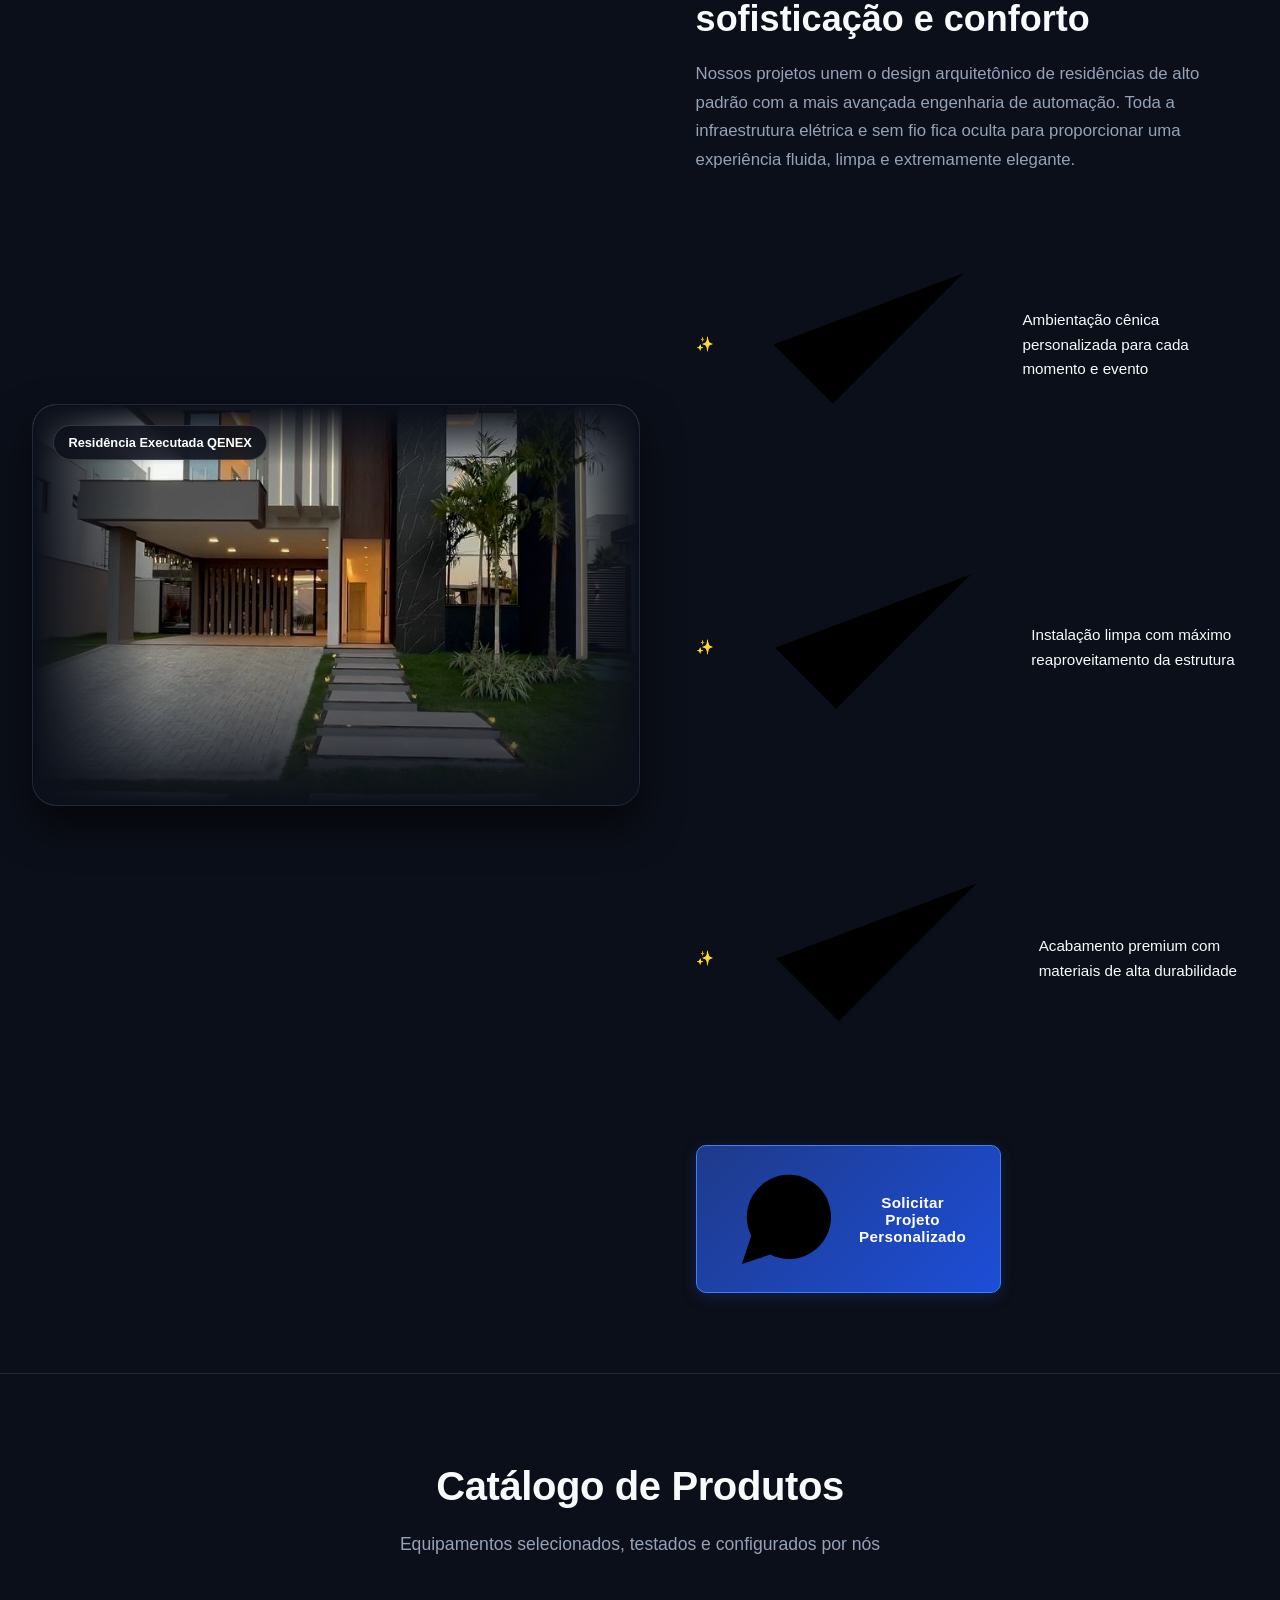
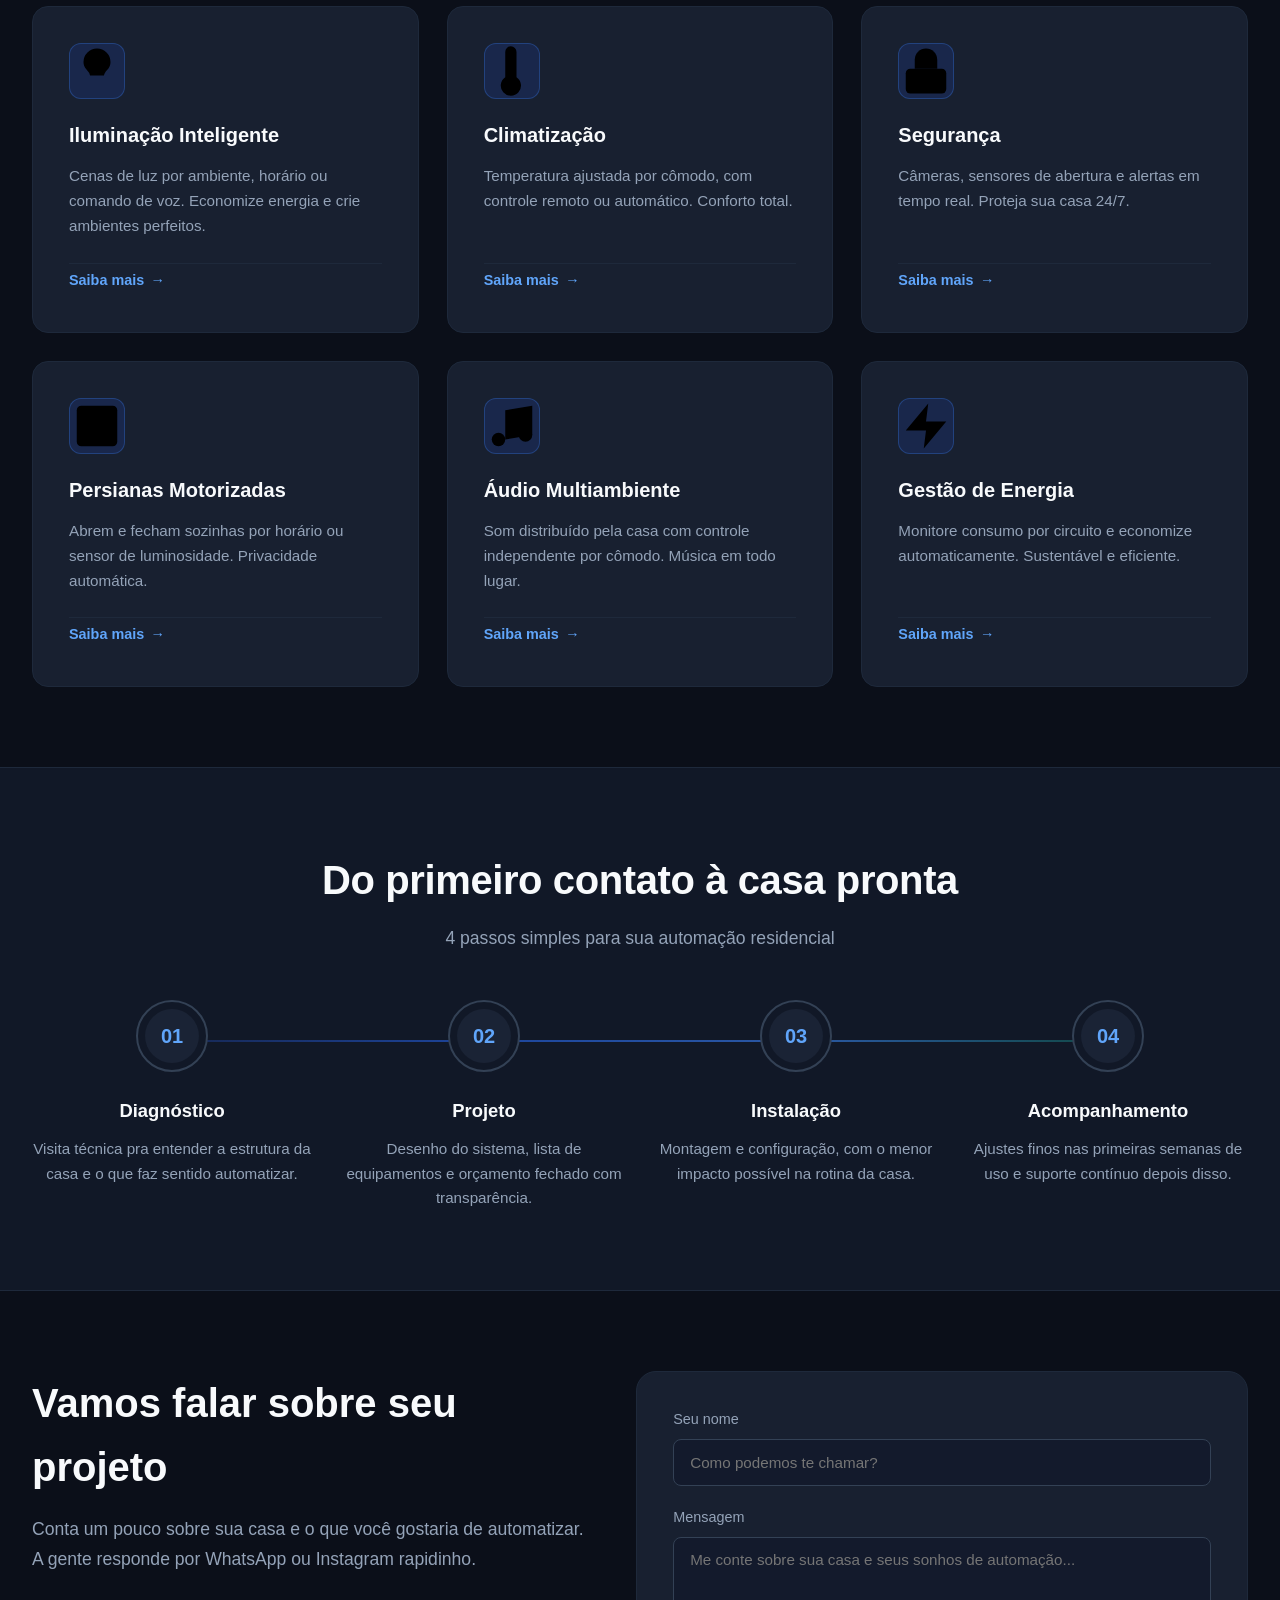
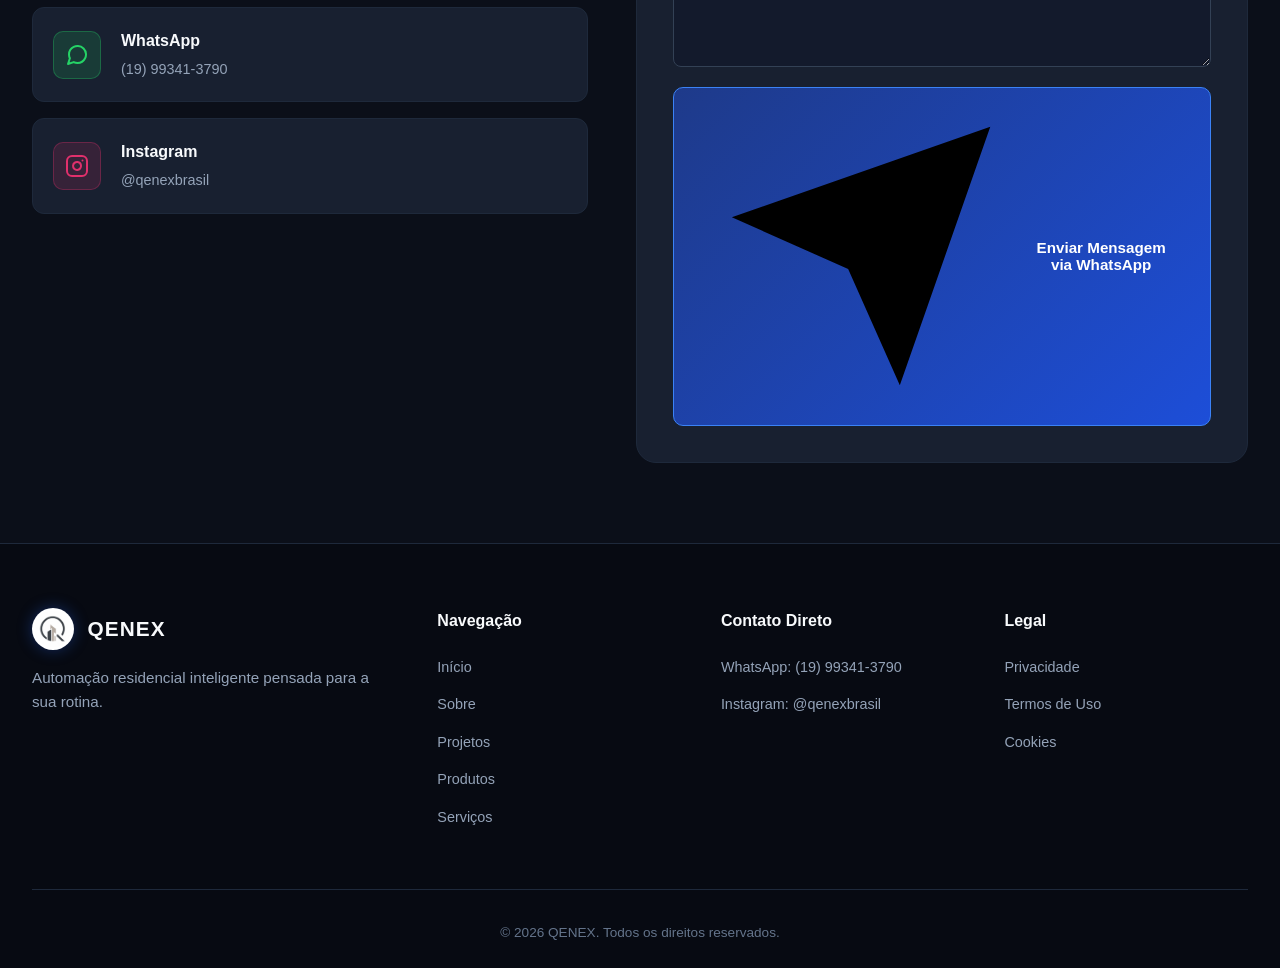
==== commit ef7c3d18: "Update navigation and content in index.html" ====
--- a/index.html
+++ b/index.html
@@ -16,7 +16,7 @@
             </a>
             <ul class="nav-links" id="navLinks">
                 <li><a href="#inicio">Início</a></li>
-                <li><a href="#por-que">Por que</a></li>
+                <li><a href="#sobre">Sobre</a></li>
                 <li><a href="#projetos">Projetos</a></li>
                 <li><a href="#produtos">Produtos</a></li>
                 <li><a href="#servicos">Serviços</a></li>
@@ -29,12 +29,16 @@
     <!-- Hero Section -->
     <section id="inicio" class="hero">
         <div class="hero-content">
-            <span class="hero-tag">🏠 Automação Residencial High-End</span>
+            <span class="hero-tag">
+                <svg class="svg-icon-sm" viewBox="0 0 24 24"><path d="M3 9l9-7 9 7v11a2 2 0 0 1-2 2H5a2 2 0 0 1-2-2z"/><polyline points="9 22 9 12 15 12 15 22"/></svg>
+                Automação Residencial High-End
+            </span>
             <h1>Controle sua casa inteira <span>em um lugar só</span></h1>
             <p>Iluminação, climatização, segurança, som e muito mais integrados em uma única interface inteligente. Simples, bonito e automático.</p>
             <div class="button-group">
                 <button class="btn btn-primary" onclick="scrollToSection('contato')">
-                    📋 Agende uma Consultoria
+                    <svg class="svg-icon-sm" viewBox="0 0 24 24"><path d="M14 2H6a2 2 0 0 0-2 2v16a2 2 0 0 0 2 2h12a2 2 0 0 0 2-2V8z"/><polyline points="14 2 14 8 20 8"/><line x1="16" y1="13" x2="8" y2="13"/><line x1="16" y1="17" x2="8" y2="17"/><polyline points="10 9 9 9 8 9"/></svg>
+                    Agende uma Consultoria
                 </button>
                 <button class="btn btn-secondary" onclick="scrollToSection('produtos')">
                     Ver Produtos
@@ -46,7 +50,8 @@
                 <img src="painel_controle_mansao.jpeg" alt="Painel de Controle de Automação Residencial QENEX" class="hero-img">
                 <div class="hero-image-overlay">
                     <div class="hero-img-badge">
-                        <span>📱</span> Painel de Controle QENEX
+                        <svg class="svg-icon-sm" viewBox="0 0 24 24"><rect x="5" y="2" width="14" height="20" rx="2" ry="2"/><line x1="12" y1="18" x2="12.01" y2="18"/></svg>
+                        Painel de Controle QENEX
                     </div>
                     <span class="hero-img-subtext">Interface Touch 4K em Tempo Real</span>
                 </div>
@@ -54,30 +59,38 @@
         </div>
     </section>
 
-    <!-- Por que QENEX -->
-    <section id="por-que" class="why-section scroll-animate">
+    <!-- Sobre QENEX -->
+    <section id="sobre" class="about-section scroll-animate">
         <div class="section-header">
-            <h2>Por que escolher a QENEX</h2>
-            <p>Sistemas pensados pra casa, não pro produto</p>
+            <h2>Sobre a QENEX</h2>
+            <p>Transformando casas em ambientes inteligentes</p>
         </div>
         <div class="grid-2">
             <div class="card scroll-animate">
-                <div class="card-icon">🏠</div>
+                <div class="card-icon">
+                    <svg class="svg-icon" viewBox="0 0 24 24"><polygon points="12 2 2 7 12 12 22 7 12 2"/><polyline points="2 17 12 22 22 17"/><polyline points="2 12 12 17 22 12"/></svg>
+                </div>
                 <h3>Projeto sob medida</h3>
                 <p>Visitamos a casa, entendemos a rotina de quem mora nela e desenhamos o sistema a partir disso.</p>
             </div>
             <div class="card scroll-animate">
-                <div class="card-icon">⚡</div>
+                <div class="card-icon">
+                    <svg class="svg-icon" viewBox="0 0 24 24"><polygon points="13 2 3 14 12 14 11 22 21 10 12 10 13 2"/></svg>
+                </div>
                 <h3>Integração com o que já existe</h3>
                 <p>Sempre que possível, aproveitamos a instalação elétrica da casa. Menos obra, menos sujeira, menos tempo parado.</p>
             </div>
             <div class="card scroll-animate">
-                <div class="card-icon">🎛️</div>
+                <div class="card-icon">
+                    <svg class="svg-icon" viewBox="0 0 24 24"><rect x="5" y="2" width="14" height="20" rx="2" ry="2"/><line x1="12" y1="18" x2="12.01" y2="18"/></svg>
+                </div>
                 <h3>Um app, todos os ambientes</h3>
                 <p>Luz, temperatura, portão e câmeras no mesmo painel, com rotinas que rodam sozinhas quando a casa pede.</p>
             </div>
             <div class="card scroll-animate">
-                <div class="card-icon">🛡️</div>
+                <div class="card-icon">
+                    <svg class="svg-icon" viewBox="0 0 24 24"><path d="M12 22s8-4 8-10V5l-8-3-8 3v7c0 6 8 10 8 10z"/></svg>
+                </div>
                 <h3>Suporte depois da instalação</h3>
                 <p>Ajuste, manutenção e atualização do sistema com quem projetou, sem repassar o problema para um terceiro.</p>
             </div>
@@ -92,16 +105,26 @@
                 <div class="showcase-badge">Residência Executada QENEX</div>
             </div>
             <div class="showcase-content">
-                <span class="section-tag">💎 Engenharia & Arquitetura</span>
+                <span class="section-tag">Engenharia & Arquitetura</span>
                 <h2>Tecnologia invisível integrando sofisticação e conforto</h2>
                 <p>Nossos projetos unem o design arquitetônico de residências de alto padrão com a mais avançada engenharia de automação. Toda a infraestrutura elétrica e sem fio fica oculta para proporcionar uma experiência fluida, limpa e extremamente elegante.</p>
                 <ul class="showcase-list">
-                    <li>Ambientação cênica personalizada para cada momento e evento</li>
-                    <li>Instalação limpa com máximo reaproveitamento da estrutura</li>
-                    <li>Acabamento premium com materiais de alta durabilidade</li>
+                    <li>
+                        <svg class="svg-icon-sm" viewBox="0 0 24 24"><polyline points="20 6 9 17 4 12"/></svg>
+                        Ambientação cênica personalizada para cada momento e evento
+                    </li>
+                    <li>
+                        <svg class="svg-icon-sm" viewBox="0 0 24 24"><polyline points="20 6 9 17 4 12"/></svg>
+                        Instalação limpa com máximo reaproveitamento da estrutura
+                    </li>
+                    <li>
+                        <svg class="svg-icon-sm" viewBox="0 0 24 24"><polyline points="20 6 9 17 4 12"/></svg>
+                        Acabamento premium com materiais de alta durabilidade
+                    </li>
                 </ul>
                 <button class="btn btn-primary" onclick="scrollToSection('contato')">
-                    💬 Solicitar Projeto Personalizado
+                    <svg class="svg-icon-sm" viewBox="0 0 24 24"><path d="M21 11.5a8.38 8.38 0 0 1-.9 3.8 8.5 8.5 0 0 1-7.6 4.7 8.38 8.38 0 0 1-3.8-.9L3 21l1.9-5.7a8.38 8.38 0 0 1-.9-3.8 8.5 8.5 0 0 1 4.7-7.6 8.38 8.38 0 0 1 3.8-.9h.5a8.48 8.48 0 0 1 8 8v.5z"/></svg>
+                    Solicitar Projeto Personalizado
                 </button>
             </div>
         </div>
@@ -116,7 +139,9 @@
         <div class="grid-3">
             <div class="product-card scroll-animate">
                 <div class="product-content">
-                    <div class="product-icon">💡</div>
+                    <div class="product-icon">
+                        <svg class="svg-icon" viewBox="0 0 24 24"><path d="M9 18h6"/><path d="M10 22h4"/><path d="M15.09 14c.18-.98.65-1.74 1.41-2.5A4.65 4.65 0 0 0 18 8 6 6 0 0 0 6 8c0 1 .23 2.23 1.5 3.5A4.61 4.61 0 0 1 8.91 14"/></svg>
+                    </div>
                     <h3>Iluminação Inteligente</h3>
                     <p>Cenas de luz por ambiente, horário ou comando de voz. Economize energia e crie ambientes perfeitos.</p>
                     <button class="learn-more-btn" onclick="openProductModal('iluminacao')">
@@ -126,7 +151,9 @@
             </div>
             <div class="product-card scroll-animate">
                 <div class="product-content">
-                    <div class="product-icon">❄️</div>
+                    <div class="product-icon">
+                        <svg class="svg-icon" viewBox="0 0 24 24"><path d="M14 14.76V3.5a2.5 2.5 0 0 0-5 0v11.26a4.5 4.5 0 1 0 5 0z"/></svg>
+                    </div>
                     <h3>Climatização</h3>
                     <p>Temperatura ajustada por cômodo, com controle remoto ou automático. Conforto total.</p>
                     <button class="learn-more-btn" onclick="openProductModal('climatizacao')">
@@ -136,7 +163,9 @@
             </div>
             <div class="product-card scroll-animate">
                 <div class="product-content">
-                    <div class="product-icon">🔐</div>
+                    <div class="product-icon">
+                        <svg class="svg-icon" viewBox="0 0 24 24"><rect x="3" y="11" width="18" height="11" rx="2" ry="2"/><path d="M7 11V7a5 5 0 0 1 10 0v4"/></svg>
+                    </div>
                     <h3>Segurança</h3>
                     <p>Câmeras, sensores de abertura e alertas em tempo real. Proteja sua casa 24/7.</p>
                     <button class="learn-more-btn" onclick="openProductModal('seguranca')">
@@ -146,7 +175,9 @@
             </div>
             <div class="product-card scroll-animate">
                 <div class="product-content">
-                    <div class="product-icon">🪟</div>
+                    <div class="product-icon">
+                        <svg class="svg-icon" viewBox="0 0 24 24"><rect x="3" y="3" width="18" height="18" rx="2"/><path d="M3 9h18"/><path d="M3 15h18"/></svg>
+                    </div>
                     <h3>Persianas Motorizadas</h3>
                     <p>Abrem e fecham sozinhas por horário ou sensor de luminosidade. Privacidade automática.</p>
                     <button class="learn-more-btn" onclick="openProductModal('persianas')">
@@ -156,7 +187,9 @@
             </div>
             <div class="product-card scroll-animate">
                 <div class="product-content">
-                    <div class="product-icon">🎵</div>
+                    <div class="product-icon">
+                        <svg class="svg-icon" viewBox="0 0 24 24"><path d="M9 18V5l12-2v13"/><circle cx="6" cy="18" r="3"/><circle cx="18" cy="16" r="3"/></svg>
+                    </div>
                     <h3>Áudio Multiambiente</h3>
                     <p>Som distribuído pela casa com controle independente por cômodo. Música em todo lugar.</p>
                     <button class="learn-more-btn" onclick="openProductModal('audio')">
@@ -166,7 +199,9 @@
             </div>
             <div class="product-card scroll-animate">
                 <div class="product-content">
-                    <div class="product-icon">⚡</div>
+                    <div class="product-icon">
+                        <svg class="svg-icon" viewBox="0 0 24 24"><path d="M13 2L3 14h9l-1 8 10-12h-9l1-8z"/></svg>
+                    </div>
                     <h3>Gestão de Energia</h3>
                     <p>Monitore consumo por circuito e economize automaticamente. Sustentável e eficiente.</p>
                     <button class="learn-more-btn" onclick="openProductModal('energia')">
@@ -254,7 +289,10 @@
                     <label for="message">Mensagem</label>
                     <textarea id="message" name="message" placeholder="Me conte sobre sua casa e seus sonhos de automação..." required></textarea>
                 </div>
-                <button type="submit" class="form-submit">📤 Enviar Mensagem via WhatsApp</button>
+                <button type="submit" class="form-submit">
+                    <svg class="svg-icon-sm" viewBox="0 0 24 24"><line x1="22" y1="2" x2="11" y2="13"/><polygon points="22 2 15 22 11 13 2 9 22 2"/></svg>
+                    Enviar Mensagem via WhatsApp
+                </button>
             </form>
         </div>
     </section>
@@ -264,7 +302,7 @@
         <div class="modal-container" id="productModal">
             <button class="modal-close" id="modalCloseBtn" onclick="closeProductModal()" aria-label="Fechar">&times;</button>
             <div class="modal-header">
-                <div class="modal-icon" id="modalIcon">💡</div>
+                <div class="modal-icon" id="modalIcon"></div>
                 <div>
                     <span class="modal-tag">Solução QENEX</span>
                     <h2 id="modalTitle">Iluminação Inteligente</h2>
@@ -286,7 +324,8 @@
             <div class="modal-footer">
                 <button class="btn btn-secondary" onclick="closeProductModal()">Fechar</button>
                 <a href="https://wa.me/5519993413790" id="modalWhatsappBtn" target="_blank" class="btn btn-primary">
-                    💬 Consultar via WhatsApp
+                    <svg class="svg-icon-sm" viewBox="0 0 24 24"><path d="M21 11.5a8.38 8.38 0 0 1-.9 3.8 8.5 8.5 0 0 1-7.6 4.7 8.38 8.38 0 0 1-3.8-.9L3 21l1.9-5.7a8.38 8.38 0 0 1-.9-3.8 8.5 8.5 0 0 1 4.7-7.6 8.38 8.38 0 0 1 3.8-.9h.5a8.48 8.48 0 0 1 8 8v.5z"/></svg>
+                    Consultar via WhatsApp
                 </a>
             </div>
         </div>
@@ -314,7 +353,7 @@
                 <h4>Navegação</h4>
                 <ul>
                     <li><a href="#inicio">Início</a></li>
-                    <li><a href="#por-que">Por que</a></li>
+                    <li><a href="#sobre">Sobre</a></li>
                     <li><a href="#projetos">Projetos</a></li>
                     <li><a href="#produtos">Produtos</a></li>
                     <li><a href="#servicos">Serviços</a></li>
@@ -337,13 +376,13 @@
             </div>
         </div>
         <div class="footer-bottom">
-            <p>© 2026 QENEX. Todos os direitos reservados. ✨</p>
+            <p>© 2026 QENEX. Todos os direitos reservados.</p>
         </div>
     </footer>
 
     <!-- Success Message -->
     <div class="success-message" id="successMessage">
-        ✅ Mensagem enviada com sucesso! Entraremos em contato via WhatsApp.
+        Mensagem enviada com sucesso! Entraremos em contato via WhatsApp.
     </div>
 
     <script src="script.js"></script>
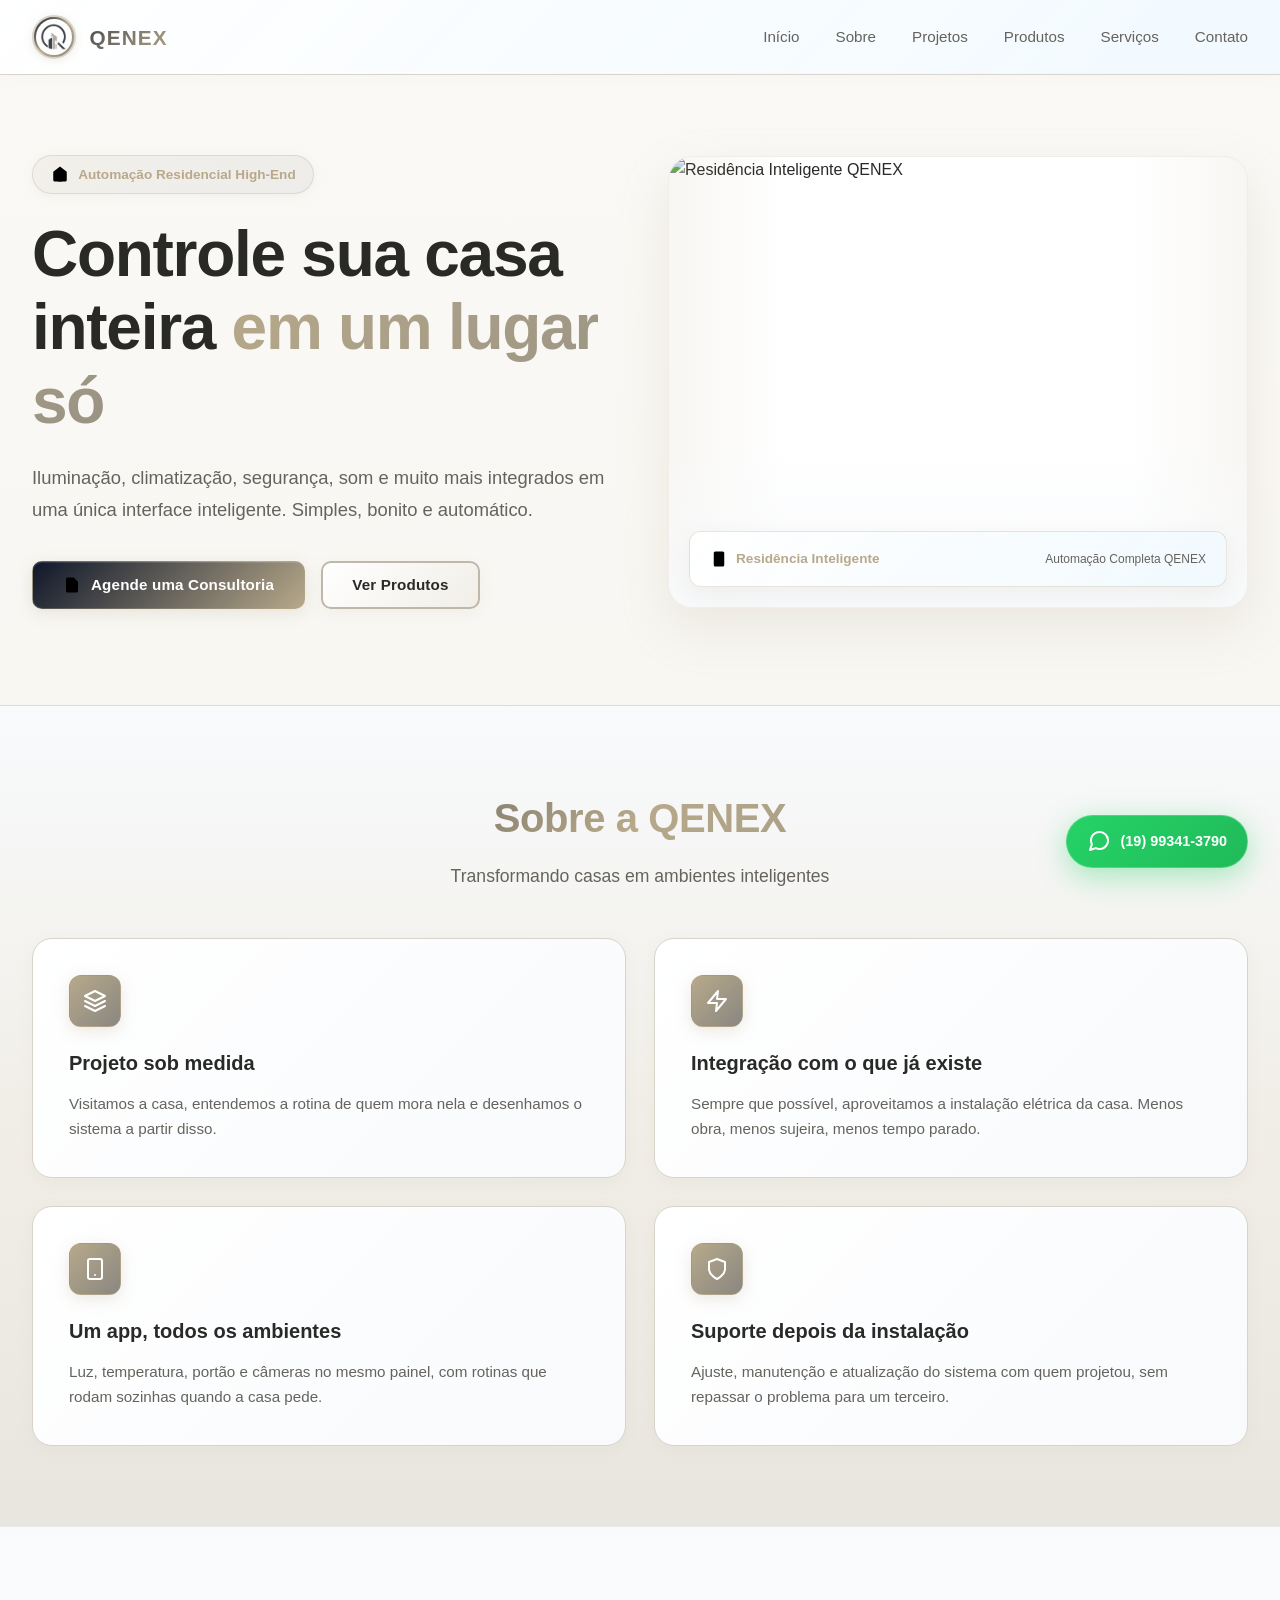
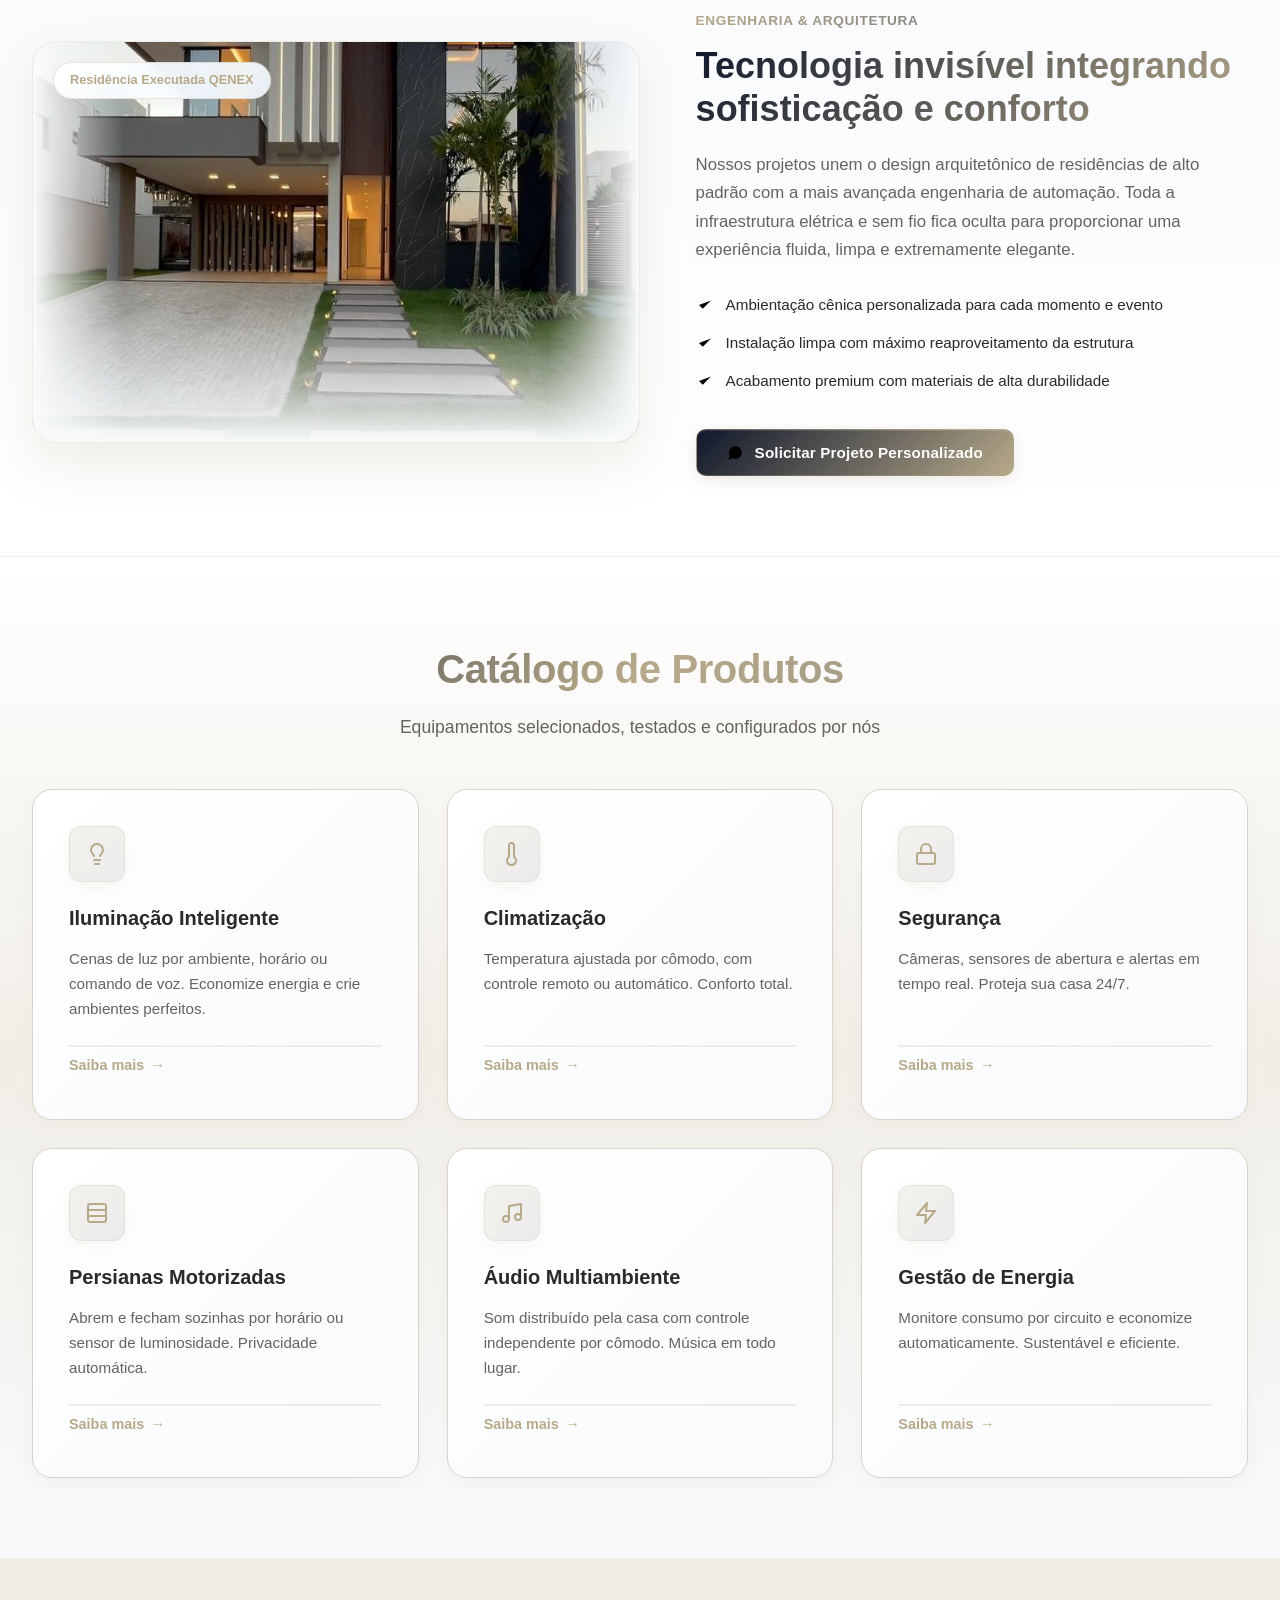
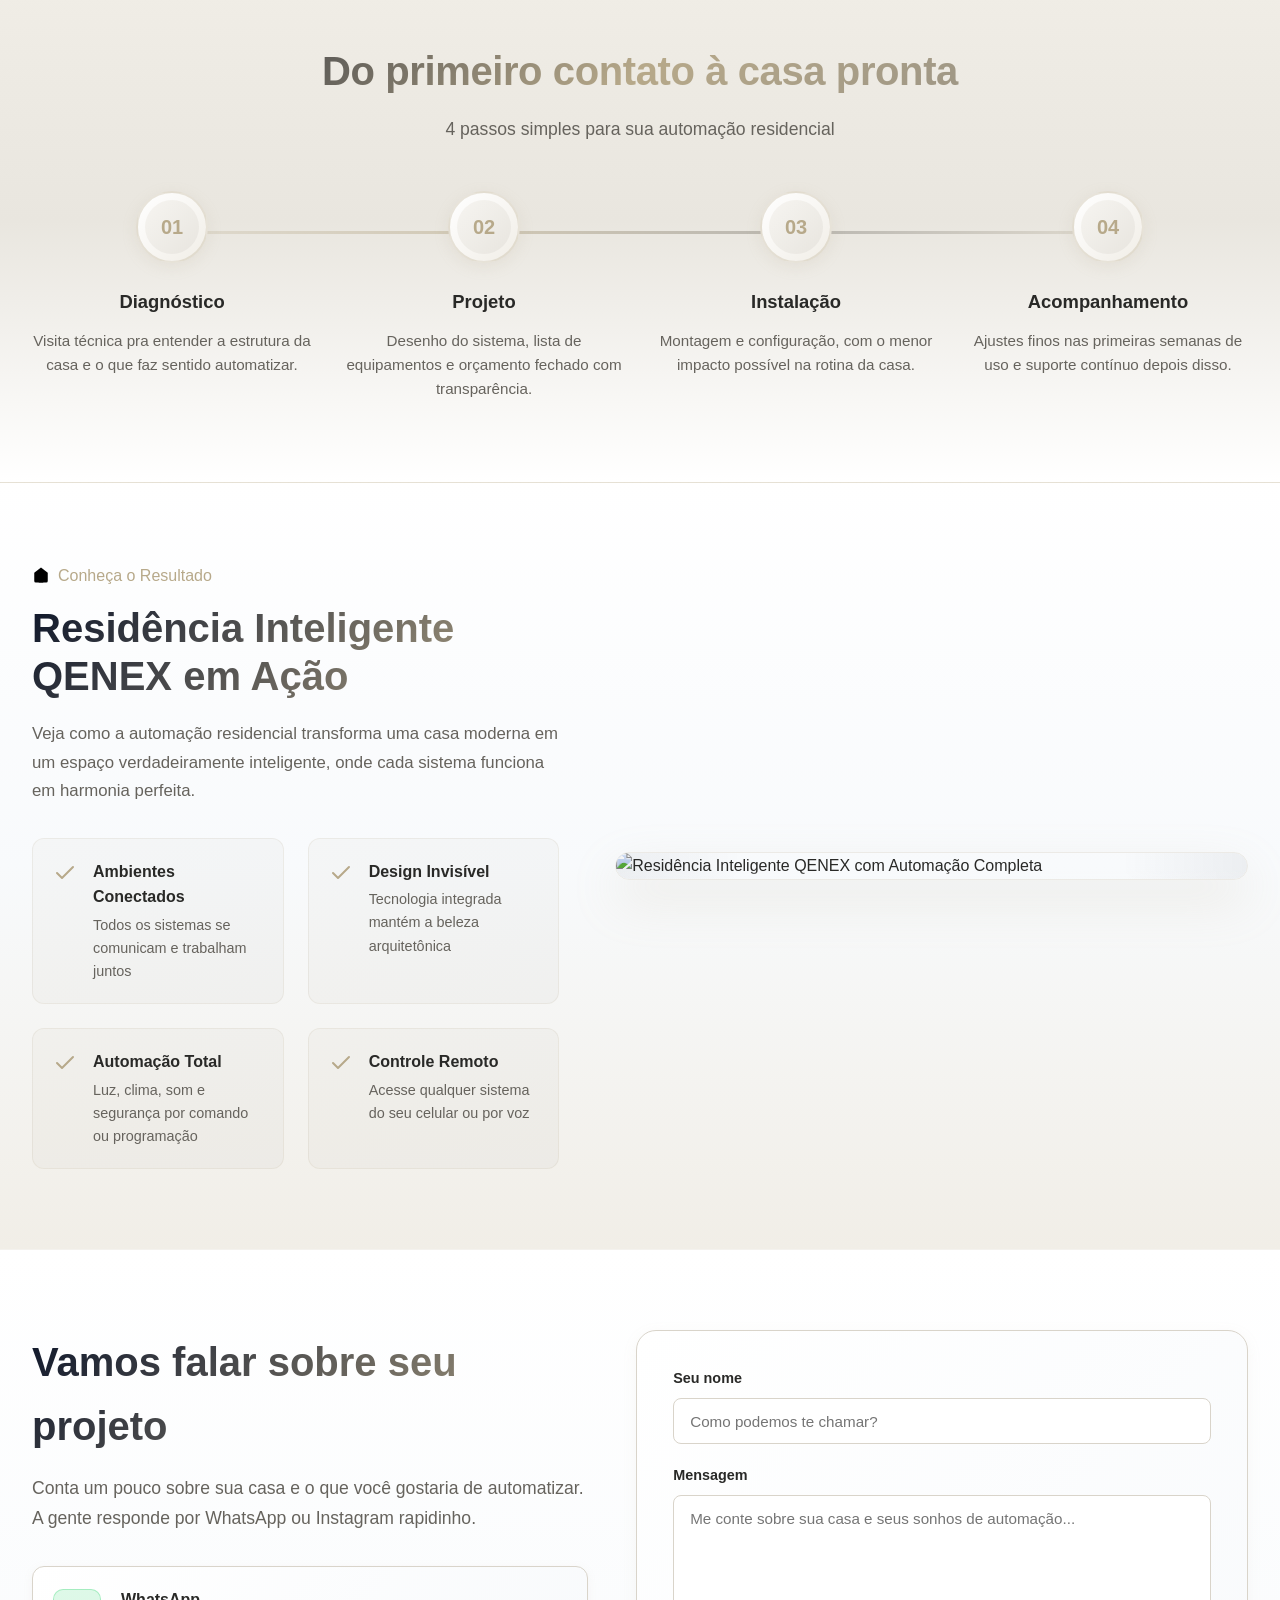
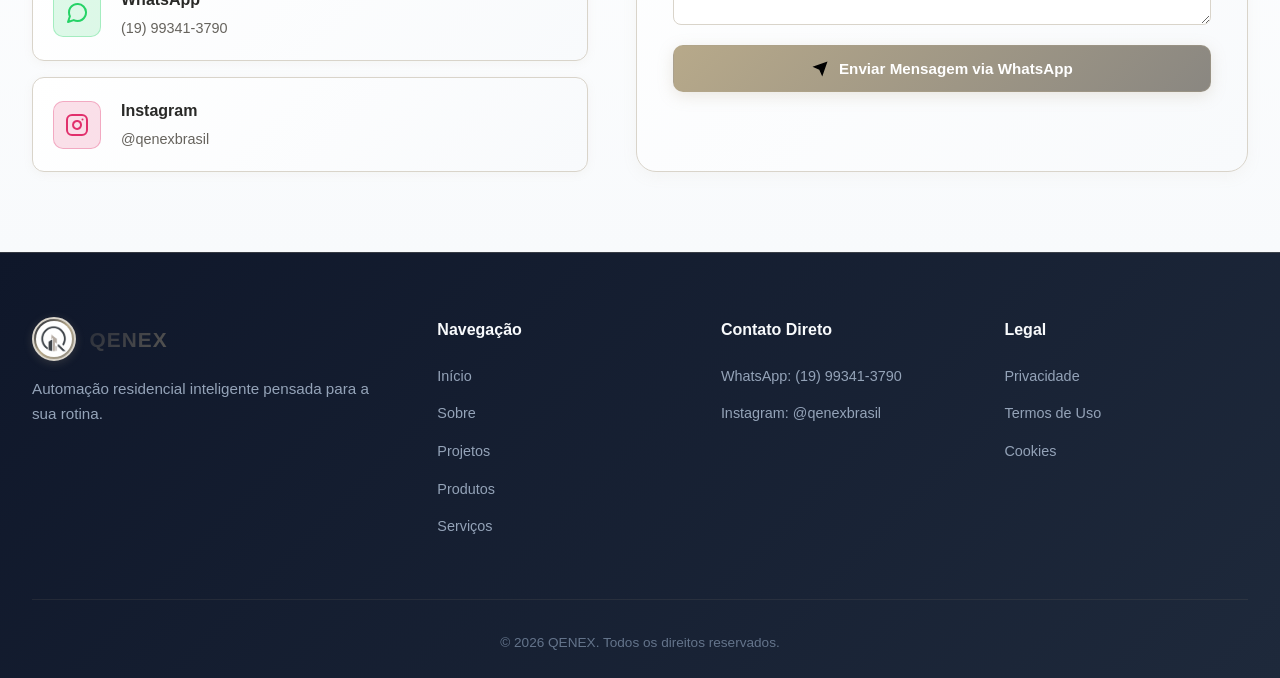
==== commit e568d205: "Revise hero section and add smart residence features Updated hero image and text for better represen" ====
--- a/index.html
+++ b/index.html
@@ -47,13 +47,13 @@
         </div>
         <div class="hero-image">
             <div class="hero-image-frame">
-                <img src="painel_controle_mansao.jpeg" alt="Painel de Controle de Automação Residencial QENEX" class="hero-img">
+                <img src="qenex_smart_systems.jpg" alt="Residência Inteligente QENEX" class="hero-img">
                 <div class="hero-image-overlay">
                     <div class="hero-img-badge">
                         <svg class="svg-icon-sm" viewBox="0 0 24 24"><rect x="5" y="2" width="14" height="20" rx="2" ry="2"/><line x1="12" y1="18" x2="12.01" y2="18"/></svg>
-                        Painel de Controle QENEX
-                    </div>
-                    <span class="hero-img-subtext">Interface Touch 4K em Tempo Real</span>
+                        Residência Inteligente
+                    </div>
+                    <span class="hero-img-subtext">Automação Completa QENEX</span>
                 </div>
             </div>
         </div>
@@ -252,6 +252,53 @@
         </div>
     </section>
 
+    <!-- Residência Inteligente Visual -->
+    <section class="smart-residence-section scroll-animate">
+        <div class="smart-residence-container">
+            <div class="smart-residence-content">
+                <span class="section-tag" style="color: #B7A98A; margin-bottom: 1rem; display: inline-flex; align-items: center; gap: 0.5rem;">
+                    <svg class="svg-icon-sm" viewBox="0 0 24 24"><path d="M3 9l9-7 9 7v11a2 2 0 0 1-2 2H5a2 2 0 0 1-2-2z"/><polyline points="9 22 9 12 15 12 15 22"/></svg>
+                    Conheça o Resultado
+                </span>
+                <h2>Residência Inteligente QENEX em Ação</h2>
+                <p>Veja como a automação residencial transforma uma casa moderna em um espaço verdadeiramente inteligente, onde cada sistema funciona em harmonia perfeita.</p>
+                <div class="smart-features">
+                    <div class="smart-feature-item">
+                        <svg class="svg-icon" viewBox="0 0 24 24" style="color: #B7A98A;"><polyline points="20 6 9 17 4 12"/></svg>
+                        <div>
+                            <strong style="color: var(--text-main);">Ambientes Conectados</strong>
+                            <p style="color: var(--text-muted); margin-top: 0.25rem; font-size: 0.9rem;">Todos os sistemas se comunicam e trabalham juntos</p>
+                        </div>
+                    </div>
+                    <div class="smart-feature-item">
+                        <svg class="svg-icon" viewBox="0 0 24 24" style="color: #B7A98A;"><polyline points="20 6 9 17 4 12"/></svg>
+                        <div>
+                            <strong style="color: var(--text-main);">Design Invisível</strong>
+                            <p style="color: var(--text-muted); margin-top: 0.25rem; font-size: 0.9rem;">Tecnologia integrada mantém a beleza arquitetônica</p>
+                        </div>
+                    </div>
+                    <div class="smart-feature-item">
+                        <svg class="svg-icon" viewBox="0 0 24 24" style="color: #B7A98A;"><polyline points="20 6 9 17 4 12"/></svg>
+                        <div>
+                            <strong style="color: var(--text-main);">Automação Total</strong>
+                            <p style="color: var(--text-muted); margin-top: 0.25rem; font-size: 0.9rem;">Luz, clima, som e segurança por comando ou programação</p>
+                        </div>
+                    </div>
+                    <div class="smart-feature-item">
+                        <svg class="svg-icon" viewBox="0 0 24 24" style="color: #B7A98A;"><polyline points="20 6 9 17 4 12"/></svg>
+                        <div>
+                            <strong style="color: var(--text-main);">Controle Remoto</strong>
+                            <p style="color: var(--text-muted); margin-top: 0.25rem; font-size: 0.9rem;">Acesse qualquer sistema do seu celular ou por voz</p>
+                        </div>
+                    </div>
+                </div>
+            </div>
+            <div class="smart-residence-image">
+                <img src="qenex_smart_systems.jpg" alt="Residência Inteligente QENEX com Automação Completa" class="smart-residence-img">
+            </div>
+        </div>
+    </section>
+
     <!-- Contato -->
     <section id="contato" class="contact-section">
         <div class="contact-grid">
--- a/style.css
+++ b/style.css
@@ -5,47 +5,59 @@
 }
 
 :root {
-    --bg-main: #0B0F19;
-    --bg-surface: #111827;
-    --bg-card: rgba(30, 41, 59, 0.7);
-    --bg-card-hover: rgba(40, 53, 75, 0.85);
-    --bg-header: rgba(11, 15, 25, 0.88);
-    --bg-input: rgba(15, 23, 42, 0.6);
-    --bg-modal: #111827;
+    --bg-main: #F5F2EB;
+    --bg-surface: #FFFFFF;
+    --bg-alt: #ECE8E0;
+    --bg-card: #FFFFFF;
+    --bg-card-hover: #FFFFFF;
+    --bg-header: rgba(250, 249, 246, 0.94);
+    --bg-input: #F7F4EE;
+    --bg-modal: #FFFFFF;
     
-    --border: #1E293B;
-    --border-hover: #334155;
-    --border-accent: #2563EB;
-
-    --text-main: #F8FAFC;
-    --text-muted: #94A3B8;
-    --text-dim: #64748B;
-
-    --primary-navy: #1E3A8A;
-    --primary-blue: #1D4ED8;
-    --primary-bright: #2563EB;
-    --primary-border: #3B82F6;
-    --accent-glow: rgba(37, 99, 235, 0.35);
+    --border: #D9D4CA;
+    --border-hover: #BEB7AA;
+    --border-accent: #1E293B;
+
+    --text-main: #292927;
+    --text-muted: #66635D;
+    --text-dim: #9A968E;
+
+    --navy-dark: #0F172A;
+    --navy-slate: #1E293B;
+    --navy-blue: #1E3A8A;
+    --navy-border: #334155;
+    
+    /* Novo esquema de cores gradiente */
+    --color-primary: #292927;
+    --color-secondary: #B7A98A;
+    --color-tertiary: #8A8781;
+    --color-quaternary: #A89F91;
+    --color-accent: #B7A98A;
+    
+    --accent-glow: rgba(15, 23, 42, 0.08);
 
     --whatsapp-green: #25D366;
     --instagram-pink: #E1306C;
 
-    --shadow-main: 0 20px 40px rgba(0, 0, 0, 0.6);
+    --shadow-sm: 0 4px 15px rgba(15, 23, 42, 0.04);
+    --shadow-main: 0 12px 30px rgba(15, 23, 42, 0.08);
+    --shadow-hover: 0 20px 40px rgba(15, 23, 42, 0.12);
 }
 
 body {
     font-family: -apple-system, BlinkMacSystemFont, 'Segoe UI', Roboto, Oxygen, Ubuntu, Cantarell, sans-serif;
-    background-color: var(--bg-main);
+    background: linear-gradient(180deg, #FAF9F6 0%, #F4F0E8 52%, #ECE8E0 100%);
     color: var(--text-main);
     line-height: 1.6;
     overflow-x: hidden;
-}
-
-/* Animações */
+    position: relative;
+}
+
+/* Animações Expandidas */
 @keyframes slideInDown {
     from {
         opacity: 0;
-        transform: translateY(-20px);
+        transform: translateY(-15px);
     }
     to {
         opacity: 1;
@@ -56,7 +68,7 @@
 @keyframes slideInUp {
     from {
         opacity: 0;
-        transform: translateY(20px);
+        transform: translateY(15px);
     }
     to {
         opacity: 1;
@@ -72,7 +84,7 @@
 @keyframes modalPop {
     from {
         opacity: 0;
-        transform: scale(0.95) translateY(10px);
+        transform: scale(0.96) translateY(10px);
     }
     to {
         opacity: 1;
@@ -85,6 +97,80 @@
         transform: scale(4);
         opacity: 0;
     }
+}
+
+@keyframes pulse {
+    0%, 100% {
+        box-shadow: 0 0 0 0 rgba(183, 169, 138, 0.7);
+    }
+    50% {
+        box-shadow: 0 0 0 10px rgba(183, 169, 138, 0);
+    }
+}
+
+@keyframes glow {
+    0% {
+        text-shadow: 0 0 5px rgba(183, 169, 138, 0.5);
+    }
+    50% {
+        text-shadow: 0 0 20px rgba(183, 169, 138, 0.8), 0 0 10px rgba(138, 135, 129, 0.6);
+    }
+    100% {
+        text-shadow: 0 0 5px rgba(183, 169, 138, 0.5);
+    }
+}
+
+@keyframes shimmer {
+    0% {
+        background-position: -1000px 0;
+    }
+    100% {
+        background-position: 1000px 0;
+    }
+}
+
+@keyframes float {
+    0%, 100% {
+        transform: translateY(0px);
+    }
+    50% {
+        transform: translateY(-8px);
+    }
+}
+
+@keyframes gradient-shift {
+    0% {
+        background-position: 0% 50%;
+    }
+    50% {
+        background-position: 100% 50%;
+    }
+    100% {
+        background-position: 0% 50%;
+    }
+}
+
+/* Icons Minimalistas */
+.svg-icon {
+    width: 24px;
+    height: 24px;
+    stroke: currentColor;
+    stroke-width: 2;
+    stroke-linecap: round;
+    stroke-linejoin: round;
+    fill: none;
+    display: inline-block;
+    vertical-align: middle;
+}
+
+.svg-icon-lg {
+    width: 28px;
+    height: 28px;
+}
+
+.svg-icon-sm {
+    width: 18px;
+    height: 18px;
 }
 
 /* Header */
@@ -92,17 +178,18 @@
     position: sticky;
     top: 0;
     z-index: 50;
-    background: var(--bg-header);
-    backdrop-filter: blur(14px);
-    -webkit-backdrop-filter: blur(14px);
+    background: linear-gradient(135deg, rgba(255, 255, 255, 0.95) 0%, rgba(240, 249, 255, 0.92) 100%);
+    backdrop-filter: blur(16px);
+    -webkit-backdrop-filter: blur(16px);
     border-bottom: 1px solid var(--border);
-    animation: slideInDown 0.6s ease-out;
+    animation: slideInDown 0.5s ease-out;
+    box-shadow: 0 2px 15px rgba(183, 169, 138, 0.05);
 }
 
 nav {
     max-width: 1280px;
     margin: 0 auto;
-    padding: 1rem 2rem;
+    padding: 0.95rem 2rem;
     display: flex;
     justify-content: space-between;
     align-items: center;
@@ -112,27 +199,31 @@
     display: flex;
     align-items: center;
     gap: 0.85rem;
-    font-weight: 700;
+    font-weight: 800;
     font-size: 1.3rem;
     letter-spacing: 0.05em;
-    color: var(--text-main);
+    background: linear-gradient(135deg, #0F172A 0%, #B7A98A 100%);
+    -webkit-background-clip: text;
+    -webkit-text-fill-color: transparent;
+    background-clip: text;
     text-decoration: none;
 }
 
 .logo-img {
-    height: 42px;
-    width: 42px;
+    height: 44px;
+    width: 44px;
     object-fit: contain;
     border-radius: 50%;
-    background: #FFFFFF;
+    background: linear-gradient(135deg, #0F172A 0%, #B7A98A 50%, #8A8781 100%);
     padding: 2px;
-    border: 1px solid rgba(255, 255, 255, 0.2);
-    box-shadow: 0 0 15px rgba(37, 99, 235, 0.35);
-    transition: transform 0.25s ease;
+    border: 2px solid var(--border);
+    box-shadow: 0 2px 10px rgba(183, 169, 138, 0.2);
+    transition: all 0.3s ease;
 }
 
 .logo:hover .logo-img {
-    transform: scale(1.06);
+    transform: scale(1.08) rotate(5deg);
+    box-shadow: 0 4px 20px rgba(183, 169, 138, 0.35);
 }
 
 .nav-links {
@@ -152,6 +243,7 @@
     padding: 1.5rem 2rem;
     border-bottom: 1px solid var(--border);
     gap: 1rem;
+    box-shadow: var(--shadow-main);
 }
 
 .nav-links a {
@@ -159,12 +251,12 @@
     color: var(--text-muted);
     font-weight: 500;
     font-size: 0.95rem;
-    transition: color 0.2s ease;
+    transition: all 0.2s ease;
     position: relative;
 }
 
 .nav-links a:hover {
-    color: var(--text-main);
+    color: var(--color-secondary);
 }
 
 .nav-links a::after {
@@ -174,7 +266,7 @@
     left: 0;
     width: 0;
     height: 2px;
-    background: var(--primary-bright);
+    background: linear-gradient(90deg, #B7A98A 0%, #8A8781 100%);
     transition: width 0.2s ease;
 }
 
@@ -194,6 +286,7 @@
         flex-direction: row;
         padding: 0;
         border-bottom: none;
+        box-shadow: none;
     }
 
     .hamburger {
@@ -211,68 +304,107 @@
     padding: 0.4rem;
 }
 
-/* Minimalist Navy Blue Buttons com Efeito de Clique Animado */
+/* Botões com Animações Avançadas */
 .btn {
     position: relative;
     overflow: hidden;
-    padding: 0.85rem 1.9rem;
+    padding: 0.85rem 1.85rem;
     border-radius: 10px;
     font-weight: 600;
     font-size: 0.95rem;
-    letter-spacing: 0.02em;
+    letter-spacing: 0.01em;
     border: 1px solid transparent;
     cursor: pointer;
-    transition: all 0.2s cubic-bezier(0.4, 0, 0.2, 1);
+    transition: all 0.3s cubic-bezier(0.4, 0, 0.2, 1);
     display: inline-flex;
     align-items: center;
     justify-content: center;
-    gap: 0.6rem;
+    gap: 0.65rem;
     text-decoration: none;
     outline: none;
     user-select: none;
 }
 
+.btn::before {
+    content: '';
+    position: absolute;
+    top: 0;
+    left: -100%;
+    width: 100%;
+    height: 100%;
+    background: rgba(255, 255, 255, 0.2);
+    transition: left 0.5s ease;
+    z-index: 0;
+}
+
+.btn:hover::before {
+    left: 100%;
+}
+
+.btn > * {
+    position: relative;
+    z-index: 1;
+}
+
 .btn-primary {
-    background: linear-gradient(135deg, #1E3A8A 0%, #1D4ED8 100%);
+    background: linear-gradient(135deg, #0F172A 0%, #B7A98A 50%, #8A8781 100%);
     color: #FFFFFF;
-    border: 1px solid var(--primary-border);
-    box-shadow: 0 4px 14px rgba(30, 58, 138, 0.4);
+    border: 1px solid rgba(183, 169, 138, 0.3);
+    box-shadow: 0 4px 15px rgba(183, 169, 138, 0.25),
+                inset 0 1px 0 rgba(255, 255, 255, 0.1);
+    background-size: 200% 200%;
+    animation: gradient-shift 3s ease infinite;
 }
 
 .btn-primary:hover {
-    background: linear-gradient(135deg, #1D4ED8 0%, #2563EB 100%);
-    border-color: #60A5FA;
-    transform: translateY(-2px);
-    box-shadow: 0 6px 20px rgba(37, 99, 235, 0.5);
+    transform: translateY(-3px);
+    box-shadow: 0 12px 35px rgba(183, 169, 138, 0.4),
+                inset 0 1px 0 rgba(255, 255, 255, 0.15);
+    background-position: 100% 0;
 }
 
 .btn-primary:active {
-    transform: scale(0.95) translateY(0);
-    box-shadow: 0 2px 8px rgba(30, 58, 138, 0.6);
+    transform: scale(0.96) translateY(-1px);
 }
 
 .btn-secondary {
-    background: rgba(30, 58, 138, 0.25);
-    border: 1px solid var(--primary-navy);
-    color: #F8FAFC;
+    background: linear-gradient(135deg, #FFFFFF 0%, #F1EEE7 100%);
+    border: 2px solid var(--border-hover);
+    color: var(--text-main);
+    box-shadow: 0 4px 15px rgba(183, 169, 138, 0.1);
+    position: relative;
+}
+
+.btn-secondary::after {
+    content: '';
+    position: absolute;
+    inset: 0;
+    background: linear-gradient(135deg, transparent 0%, rgba(183, 169, 138, 0.1) 100%);
+    border-radius: 10px;
+    opacity: 0;
+    transition: opacity 0.3s ease;
 }
 
 .btn-secondary:hover {
-    background: rgba(30, 58, 138, 0.45);
-    border-color: var(--primary-border);
-    color: #FFFFFF;
-    transform: translateY(-2px);
+    border-color: var(--color-secondary);
+    color: var(--color-secondary);
+    transform: translateY(-3px);
+    box-shadow: 0 8px 25px rgba(183, 169, 138, 0.2);
+}
+
+.btn-secondary:hover::after {
+    opacity: 1;
 }
 
 .btn-secondary:active {
-    transform: scale(0.95) translateY(0);
-}
-
-/* Efeito Ripple / Onda de Clique nos Botões */
+    transform: scale(0.96) translateY(-1px);
+}
+
+/* Efeito Ripple */
 .ripple-effect {
     position: absolute;
     border-radius: 50%;
-    background: rgba(255, 255, 255, 0.4);
+    background: rgba(255, 255, 255, 0.5);
     transform: scale(0);
     animation: rippleAnimation 0.6s linear;
     pointer-events: none;
@@ -285,7 +417,7 @@
     padding: 4rem 2rem 5rem;
     display: grid;
     grid-template-columns: 1fr;
-    gap: 3rem;
+    gap: 3.5rem;
     align-items: center;
     animation: fadeIn 0.8s ease-out;
 }
@@ -300,16 +432,17 @@
 .hero-tag {
     display: inline-flex;
     align-items: center;
-    gap: 0.5rem;
+    gap: 0.6rem;
     font-size: 0.85rem;
     font-weight: 600;
-    color: #60A5FA;
-    background: rgba(30, 58, 138, 0.3);
-    border: 1px solid rgba(59, 130, 246, 0.3);
-    padding: 0.4rem 1rem;
+    color: var(--color-secondary);
+    background: linear-gradient(135deg, rgba(183, 169, 138, 0.1) 0%, rgba(138, 135, 129, 0.1) 100%);
+    border: 1px solid rgba(183, 169, 138, 0.3);
+    padding: 0.45rem 1.1rem;
     border-radius: 9999px;
     margin-bottom: 1.5rem;
     animation: slideInUp 0.8s ease-out 0.1s backwards;
+    box-shadow: 0 2px 10px rgba(183, 169, 138, 0.1);
 }
 
 .hero-content h1 {
@@ -323,10 +456,11 @@
 }
 
 .hero-content h1 span {
-    background: linear-gradient(135deg, #60A5FA 0%, #3B82F6 100%);
+    background: linear-gradient(135deg, #B7A98A 0%, #8A8781 50%, #A89F91 100%);
     -webkit-background-clip: text;
     -webkit-text-fill-color: transparent;
     background-clip: text;
+    background-size: 300% 300%;
 }
 
 @media (min-width: 1024px) {
@@ -356,7 +490,7 @@
     }
 }
 
-/* Hero Image Frame com Degradê Perfeito de Fundo */
+/* Hero Image */
 .hero-image {
     position: relative;
     width: 100%;
@@ -367,8 +501,10 @@
     border-radius: 1.5rem;
     overflow: hidden;
     position: relative;
-    box-shadow: var(--shadow-main);
-    border: 1px solid var(--border);
+    box-shadow: 0 20px 50px rgba(183, 169, 138, 0.2);
+    border: 1px solid rgba(183, 169, 138, 0.2);
+    background: var(--bg-surface);
+    animation: float 3s ease-in-out infinite;
 }
 
 .hero-image-frame::after {
@@ -376,9 +512,8 @@
     position: absolute;
     inset: 0;
     background: 
-        radial-gradient(ellipse at center, transparent 45%, rgba(11, 15, 25, 0.75) 85%, var(--bg-main) 100%),
-        linear-gradient(to bottom, transparent 65%, var(--bg-main) 100%),
-        linear-gradient(to top, transparent 85%, rgba(11, 15, 25, 0.5) 100%);
+        linear-gradient(to bottom, transparent 65%, rgba(248, 250, 252, 0.95) 100%),
+        linear-gradient(to right, rgba(183, 169, 138, 0.1) 0%, transparent 20%, transparent 80%, rgba(183, 169, 138, 0.1) 100%);
     pointer-events: none;
     z-index: 2;
 }
@@ -389,7 +524,6 @@
     object-fit: cover;
     display: block;
     transition: transform 0.5s ease;
-    filter: brightness(0.95) contrast(1.05);
 }
 
 @media (min-width: 768px) {
@@ -399,7 +533,7 @@
 }
 
 .hero-image-frame:hover .hero-img {
-    transform: scale(1.04);
+    transform: scale(1.05);
 }
 
 .hero-image-overlay {
@@ -407,25 +541,26 @@
     bottom: 1.25rem;
     left: 1.25rem;
     right: 1.25rem;
-    background: rgba(11, 15, 25, 0.85);
+    background: linear-gradient(135deg, rgba(255, 255, 255, 0.95) 0%, rgba(240, 249, 255, 0.92) 100%);
     backdrop-filter: blur(12px);
     -webkit-backdrop-filter: blur(12px);
     padding: 1rem 1.25rem;
     border-radius: 12px;
-    border: 1px solid rgba(255, 255, 255, 0.12);
+    border: 1px solid rgba(183, 169, 138, 0.3);
     display: flex;
     justify-content: space-between;
     align-items: center;
     z-index: 5;
+    box-shadow: 0 8px 25px rgba(183, 169, 138, 0.15);
 }
 
 .hero-img-badge {
     font-size: 0.85rem;
     font-weight: 700;
-    color: var(--text-main);
-    display: flex;
-    align-items: center;
-    gap: 0.4rem;
+    color: var(--color-secondary);
+    display: flex;
+    align-items: center;
+    gap: 0.5rem;
 }
 
 .hero-img-subtext {
@@ -433,7 +568,7 @@
     color: var(--text-muted);
 }
 
-/* Common Section Header */
+/* Section Header */
 .section-header {
     max-width: 1280px;
     margin: 0 auto 3rem;
@@ -442,9 +577,12 @@
 
 .section-header h2 {
     font-size: 2.25rem;
-    font-weight: 700;
+    font-weight: 800;
     margin-bottom: 0.75rem;
-    color: var(--text-main);
+    background: linear-gradient(135deg, #0F172A 0%, #B7A98A 50%, #8A8781 100%);
+    -webkit-background-clip: text;
+    -webkit-text-fill-color: transparent;
+    background-clip: text;
     letter-spacing: -0.01em;
 }
 
@@ -459,16 +597,16 @@
     color: var(--text-muted);
 }
 
-/* Seção Por que */
-.why-section {
-    background: var(--bg-surface);
+/* Seção Sobre */
+.about-section {
+    background: linear-gradient(180deg, #F8FAFC 0%, #F1EEE7 50%, #E9E6DF 100%);
     padding: 4rem 2rem;
-    border-top: 1px solid var(--border);
-    border-bottom: 1px solid var(--border);
+    border-top: 1px solid rgba(183, 169, 138, 0.2);
+    border-bottom: 1px solid rgba(183, 169, 138, 0.2);
 }
 
 @media (min-width: 768px) {
-    .why-section {
+    .about-section {
         padding: 5rem 2rem;
     }
 }
@@ -488,43 +626,61 @@
 }
 
 .card {
-    background: var(--bg-card);
+    background: linear-gradient(135deg, #FFFFFF 0%, #F8FAFC 100%);
     padding: 2.25rem;
-    border-radius: 1rem;
+    border-radius: 1.25rem;
     border: 1px solid var(--border);
-    transition: all 0.25s ease;
+    position: relative;
+    overflow: hidden;
+    transition: all 0.3s ease;
     animation: slideInUp 0.6s ease-out;
+    box-shadow: 0 4px 15px rgba(183, 169, 138, 0.08);
+}
+
+.card::before {
+    content: '';
+    position: absolute;
+    top: 0;
+    left: -100%;
+    width: 100%;
+    height: 100%;
+    background: linear-gradient(90deg, transparent, rgba(183, 169, 138, 0.1), transparent);
+    transition: left 0.5s ease;
 }
 
 .card:hover {
-    border-color: var(--border-hover);
-    background: var(--bg-card-hover);
-    transform: translateY(-3px);
-    box-shadow: var(--shadow-main);
+    border-color: rgba(183, 169, 138, 0.5);
+    transform: translateY(-6px);
+    box-shadow: 0 12px 35px rgba(183, 169, 138, 0.2);
+}
+
+.card:hover::before {
+    left: 100%;
 }
 
 .card-icon {
     width: 52px;
     height: 52px;
-    background: rgba(30, 58, 138, 0.3);
-    border: 1px solid rgba(59, 130, 246, 0.3);
+    background: linear-gradient(135deg, #B7A98A 0%, #8A8781 100%);
+    border: 1px solid rgba(183, 169, 138, 0.3);
     border-radius: 12px;
     display: flex;
     align-items: center;
     justify-content: center;
     margin-bottom: 1.25rem;
-    font-size: 1.5rem;
-    transition: all 0.25s ease;
+    color: #FFFFFF;
+    transition: all 0.3s ease;
+    box-shadow: 0 4px 15px rgba(183, 169, 138, 0.25);
 }
 
 .card:hover .card-icon {
-    background: rgba(37, 99, 235, 0.35);
-    transform: scale(1.05);
+    transform: scale(1.1) rotate(-5deg);
+    box-shadow: 0 8px 25px rgba(183, 169, 138, 0.35);
 }
 
 .card h3 {
     font-size: 1.25rem;
-    font-weight: 600;
+    font-weight: 700;
     margin-bottom: 0.75rem;
     color: var(--text-main);
 }
@@ -535,11 +691,11 @@
     line-height: 1.65;
 }
 
-/* Showcase / Projects Section com Degradê Suave */
+/* Showcase Section */
 .showcase-section {
     padding: 5rem 2rem;
-    background: var(--bg-main);
-    border-bottom: 1px solid var(--border);
+    background: linear-gradient(180deg, #F8FAFC 0%, #FFFFFF 100%);
+    border-bottom: 1px solid rgba(183, 169, 138, 0.1);
 }
 
 .showcase-container {
@@ -561,8 +717,9 @@
     position: relative;
     border-radius: 1.5rem;
     overflow: hidden;
-    box-shadow: var(--shadow-main);
-    border: 1px solid var(--border);
+    box-shadow: 0 20px 50px rgba(183, 169, 138, 0.2);
+    border: 1px solid rgba(183, 169, 138, 0.2);
+    animation: float 3.5s ease-in-out infinite;
 }
 
 .showcase-image-wrap::after {
@@ -570,9 +727,8 @@
     position: absolute;
     inset: 0;
     background: 
-        linear-gradient(to right, var(--bg-main) 0%, transparent 20%, transparent 80%, var(--bg-main) 100%),
-        linear-gradient(to bottom, transparent 60%, var(--bg-main) 100%),
-        linear-gradient(to top, transparent 85%, var(--bg-main) 100%);
+        linear-gradient(to right, #F8FAFC 0%, transparent 15%, transparent 85%, #F8FAFC 100%),
+        linear-gradient(to bottom, transparent 65%, #F8FAFC 100%);
     pointer-events: none;
     z-index: 2;
 }
@@ -583,33 +739,36 @@
     object-fit: cover;
     display: block;
     transition: transform 0.5s ease;
-    filter: brightness(0.95) contrast(1.05);
 }
 
 .showcase-image-wrap:hover .showcase-img {
-    transform: scale(1.04);
+    transform: scale(1.05);
 }
 
 .showcase-badge {
     position: absolute;
     top: 1.25rem;
     left: 1.25rem;
-    background: rgba(11, 15, 25, 0.85);
+    background: linear-gradient(135deg, rgba(255, 255, 255, 0.95) 0%, rgba(240, 249, 255, 0.92) 100%);
     backdrop-filter: blur(8px);
-    color: #FFFFFF;
+    color: var(--color-secondary);
     font-size: 0.8rem;
-    font-weight: 600;
-    padding: 0.4rem 0.9rem;
+    font-weight: 700;
+    padding: 0.45rem 1rem;
     border-radius: 9999px;
-    border: 1px solid rgba(255, 255, 255, 0.15);
+    border: 1px solid rgba(183, 169, 138, 0.3);
     z-index: 5;
+    box-shadow: 0 4px 15px rgba(183, 169, 138, 0.15);
 }
 
 .showcase-content .section-tag {
     display: inline-block;
     font-size: 0.85rem;
     font-weight: 700;
-    color: #60A5FA;
+    background: linear-gradient(135deg, #B7A98A 0%, #8A8781 100%);
+    -webkit-background-clip: text;
+    -webkit-text-fill-color: transparent;
+    background-clip: text;
     text-transform: uppercase;
     letter-spacing: 0.05em;
     margin-bottom: 0.75rem;
@@ -617,10 +776,14 @@
 
 .showcase-content h2 {
     font-size: 2.25rem;
-    font-weight: 700;
+    font-weight: 800;
     color: var(--text-main);
     line-height: 1.2;
     margin-bottom: 1.25rem;
+    background: linear-gradient(135deg, #0F172A 0%, #B7A98A 100%);
+    -webkit-background-clip: text;
+    -webkit-text-fill-color: transparent;
+    background-clip: text;
 }
 
 .showcase-content p {
@@ -647,15 +810,18 @@
     gap: 0.75rem;
 }
 
-.showcase-list li::before {
-    content: '✨';
-    font-size: 0.9rem;
+.showcase-list li .svg-icon-sm {
+    background: linear-gradient(135deg, #B7A98A 0%, #8A8781 100%);
+    -webkit-background-clip: text;
+    -webkit-text-fill-color: transparent;
+    background-clip: text;
+    flex-shrink: 0;
 }
 
 /* Seção Produtos */
 .products-section {
     padding: 4rem 2rem;
-    background: var(--bg-main);
+    background: linear-gradient(180deg, #FFFFFF 0%, #F1EEE7 50%, #F8FAFC 100%);
 }
 
 @media (min-width: 768px) {
@@ -685,23 +851,40 @@
 }
 
 .product-card {
-    background: var(--bg-card);
+    background: linear-gradient(135deg, #FFFFFF 0%, #F8FAFC 100%);
     padding: 2.25rem;
-    border-radius: 1rem;
+    border-radius: 1.25rem;
     border: 1px solid var(--border);
     position: relative;
     overflow: hidden;
-    transition: all 0.25s ease;
+    transition: all 0.3s ease;
     display: flex;
     flex-direction: column;
     justify-content: space-between;
+    box-shadow: 0 4px 15px rgba(183, 169, 138, 0.08);
+    animation: slideInUp 0.6s ease-out;
+}
+
+.product-card::before {
+    content: '';
+    position: absolute;
+    top: 0;
+    left: -100%;
+    width: 100%;
+    height: 100%;
+    background: linear-gradient(90deg, transparent, rgba(183, 169, 138, 0.08), transparent);
+    transition: left 0.6s ease;
+    z-index: 0;
 }
 
 .product-card:hover {
-    border-color: var(--border-accent);
-    background: var(--bg-card-hover);
-    transform: translateY(-4px);
-    box-shadow: var(--shadow-main);
+    border-color: rgba(183, 169, 138, 0.4);
+    transform: translateY(-8px);
+    box-shadow: 0 15px 40px rgba(183, 169, 138, 0.25);
+}
+
+.product-card:hover::before {
+    left: 100%;
 }
 
 .product-content {
@@ -720,22 +903,24 @@
     align-items: center;
     justify-content: center;
     margin-bottom: 1.25rem;
-    font-size: 1.75rem;
-    background: rgba(30, 58, 138, 0.3);
-    border: 1px solid rgba(59, 130, 246, 0.3);
-    transition: all 0.25s ease;
+    background: linear-gradient(135deg, rgba(183, 169, 138, 0.15) 0%, rgba(138, 135, 129, 0.15) 100%);
+    border: 1px solid rgba(183, 169, 138, 0.2);
+    color: var(--color-secondary);
+    transition: all 0.3s ease;
+    box-shadow: 0 4px 12px rgba(183, 169, 138, 0.1);
 }
 
 .product-card:hover .product-icon {
-    background: linear-gradient(135deg, #1E3A8A 0%, #2563EB 100%);
-    color: white;
-    border-color: transparent;
-    transform: scale(1.08);
+    background: linear-gradient(135deg, #B7A98A 0%, #8A8781 100%);
+    color: #FFFFFF;
+    border-color: rgba(183, 169, 138, 0.5);
+    transform: scale(1.12) rotate(8deg);
+    box-shadow: 0 8px 20px rgba(183, 169, 138, 0.3);
 }
 
 .product-card h3 {
     font-size: 1.25rem;
-    font-weight: 600;
+    font-weight: 700;
     margin-bottom: 0.75rem;
     color: var(--text-main);
 }
@@ -752,24 +937,24 @@
     align-self: flex-start;
     background: transparent;
     border: none;
-    color: #60A5FA;
+    color: var(--color-secondary);
     font-size: 0.9rem;
-    font-weight: 600;
+    font-weight: 700;
     cursor: pointer;
-    padding: 0.5rem 0;
+    padding: 0.6rem 0;
     display: inline-flex;
     align-items: center;
     gap: 0.4rem;
     transition: all 0.2s ease;
     outline: none;
-    border-top: 1px solid var(--border);
+    border-top: 2px solid rgba(183, 169, 138, 0.2);
     width: 100%;
     margin-top: auto;
 }
 
 .product-card:hover .learn-more-btn {
-    color: #93C5FD;
-    border-top-color: var(--border-hover);
+    color: var(--color-secondary);
+    border-top-color: rgba(183, 169, 138, 0.4);
     padding-left: 0.25rem;
 }
 
@@ -778,15 +963,15 @@
 }
 
 .product-card:hover .learn-more-btn .arrow {
-    transform: translateX(4px);
+    transform: translateX(6px);
 }
 
 /* Seção Como Funciona */
 .how-section {
-    background: var(--bg-surface);
+    background: linear-gradient(180deg, #F1EEE7 0%, #E9E6DF 50%, #FFFFFF 100%);
     padding: 4rem 2rem;
-    border-top: 1px solid var(--border);
-    border-bottom: 1px solid var(--border);
+    border-top: 1px solid rgba(183, 169, 138, 0.2);
+    border-bottom: 1px solid rgba(183, 169, 138, 0.2);
 }
 
 @media (min-width: 768px) {
@@ -808,9 +993,14 @@
         top: 40px;
         left: 10%;
         right: 10%;
-        height: 2px;
-        background: linear-gradient(to right, rgba(30, 58, 138, 0.4), rgba(37, 99, 235, 0.6), rgba(59, 130, 246, 0.6), rgba(16, 185, 129, 0.3));
+        height: 3px;
+        background: linear-gradient(to right, 
+            rgba(183, 169, 138, 0.2), 
+            rgba(183, 169, 138, 0.5), 
+            rgba(138, 135, 129, 0.5), 
+            rgba(183, 169, 138, 0.2));
         z-index: 0;
+        border-radius: 999px;
     }
 }
 
@@ -837,44 +1027,47 @@
     width: 72px;
     height: 72px;
     margin: 0 auto 1.5rem;
-    background: var(--bg-surface);
-    border: 2px solid var(--border-hover);
+    background: linear-gradient(135deg, #FFFFFF 0%, #F1EEE7 100%);
+    border: 2px solid rgba(183, 169, 138, 0.3);
     border-radius: 50%;
     display: flex;
     align-items: center;
     justify-content: center;
     position: relative;
     z-index: 2;
-    transition: all 0.25s ease;
+    transition: all 0.3s ease;
+    box-shadow: 0 4px 15px rgba(183, 169, 138, 0.15);
 }
 
 .step-number-inner {
     width: 54px;
     height: 54px;
-    background: var(--bg-card);
+    background: linear-gradient(135deg, rgba(183, 169, 138, 0.1) 0%, rgba(138, 135, 129, 0.1) 100%);
     border-radius: 50%;
     display: flex;
     align-items: center;
     justify-content: center;
-    color: #60A5FA;
-    font-weight: 700;
+    color: var(--color-secondary);
+    font-weight: 800;
     font-size: 1.25rem;
-    transition: all 0.25s ease;
+    transition: all 0.3s ease;
 }
 
 .step:hover .step-number {
-    border-color: var(--primary-bright);
+    border-color: var(--color-secondary);
+    box-shadow: 0 8px 25px rgba(183, 169, 138, 0.3);
+    transform: scale(1.08);
 }
 
 .step:hover .step-number-inner {
-    background: var(--primary-blue);
+    background: linear-gradient(135deg, #B7A98A 0%, #8A8781 100%);
     color: #FFFFFF;
     transform: scale(1.05);
 }
 
 .step h3 {
     font-size: 1.15rem;
-    font-weight: 600;
+    font-weight: 700;
     margin-bottom: 0.75rem;
     color: var(--text-main);
 }
@@ -885,9 +1078,126 @@
     line-height: 1.6;
 }
 
+/* NOVA SEÇÃO - Residência Inteligente */
+.smart-residence-section {
+    background: linear-gradient(180deg, #FFFFFF 0%, #F8FAFC 50%, #F1EEE7 100%);
+    padding: 4rem 2rem;
+    border-bottom: 1px solid rgba(183, 169, 138, 0.15);
+}
+
+@media (min-width: 768px) {
+    .smart-residence-section {
+        padding: 5rem 2rem;
+    }
+}
+
+.smart-residence-container {
+    max-width: 1280px;
+    margin: 0 auto;
+    display: grid;
+    grid-template-columns: 1fr;
+    gap: 3.5rem;
+    align-items: center;
+}
+
+@media (min-width: 900px) {
+    .smart-residence-container {
+        grid-template-columns: 1fr 1.2fr;
+    }
+}
+
+.smart-residence-content h2 {
+    font-size: 2.25rem;
+    font-weight: 800;
+    margin-bottom: 1.25rem;
+    background: linear-gradient(135deg, #0F172A 0%, #B7A98A 100%);
+    -webkit-background-clip: text;
+    -webkit-text-fill-color: transparent;
+    background-clip: text;
+    line-height: 1.2;
+}
+
+@media (min-width: 768px) {
+    .smart-residence-content h2 {
+        font-size: 2.5rem;
+    }
+}
+
+.smart-residence-content > p {
+    font-size: 1.05rem;
+    color: var(--text-muted);
+    line-height: 1.7;
+    margin-bottom: 2rem;
+}
+
+.smart-features {
+    display: grid;
+    grid-template-columns: 1fr;
+    gap: 1.5rem;
+}
+
+@media (min-width: 640px) {
+    .smart-features {
+        grid-template-columns: 1fr 1fr;
+    }
+}
+
+.smart-feature-item {
+    display: flex;
+    gap: 1rem;
+    padding: 1.25rem;
+    background: linear-gradient(135deg, rgba(183, 169, 138, 0.05) 0%, rgba(138, 135, 129, 0.05) 100%);
+    border-radius: 12px;
+    border: 1px solid rgba(183, 169, 138, 0.15);
+    transition: all 0.3s ease;
+}
+
+.smart-feature-item:hover {
+    border-color: rgba(183, 169, 138, 0.3);
+    background: linear-gradient(135deg, rgba(183, 169, 138, 0.08) 0%, rgba(138, 135, 129, 0.08) 100%);
+    transform: translateY(-3px);
+}
+
+.smart-feature-item .svg-icon {
+    flex-shrink: 0;
+    margin-top: 2px;
+}
+
+.smart-residence-image {
+    position: relative;
+    border-radius: 1.5rem;
+    overflow: hidden;
+    box-shadow: 0 20px 50px rgba(183, 169, 138, 0.2);
+    border: 1px solid rgba(183, 169, 138, 0.2);
+}
+
+.smart-residence-image::after {
+    content: '';
+    position: absolute;
+    inset: 0;
+    background: 
+        linear-gradient(to right, rgba(15, 23, 42, 0.05) 0%, transparent 20%, transparent 80%, rgba(15, 23, 42, 0.05) 100%),
+        linear-gradient(to bottom, transparent 70%, rgba(248, 250, 252, 0.8) 100%);
+    pointer-events: none;
+    z-index: 2;
+    border-radius: 1.5rem;
+}
+
+.smart-residence-img {
+    width: 100%;
+    height: 100%;
+    object-fit: cover;
+    display: block;
+    transition: transform 0.5s ease;
+}
+
+.smart-residence-image:hover .smart-residence-img {
+    transform: scale(1.03);
+}
+
 /* Seção Contato */
 .contact-section {
-    background: var(--bg-main);
+    background: linear-gradient(180deg, #FFFFFF 0%, #F8FAFC 100%);
     padding: 4rem 2rem;
 }
 
@@ -913,9 +1223,12 @@
 
 .contact-info h2 {
     font-size: 2.25rem;
-    font-weight: 700;
+    font-weight: 800;
     margin-bottom: 1rem;
-    color: var(--text-main);
+    background: linear-gradient(135deg, #0F172A 0%, #B7A98A 100%);
+    -webkit-background-clip: text;
+    -webkit-text-fill-color: transparent;
+    background-clip: text;
 }
 
 @media (min-width: 768px) {
@@ -942,20 +1255,20 @@
     align-items: center;
     gap: 1.25rem;
     padding: 1.25rem;
-    background: var(--bg-card);
+    background: linear-gradient(135deg, #FFFFFF 0%, #F8FAFC 100%);
     border-radius: 12px;
     border: 1px solid var(--border);
     text-decoration: none;
     color: var(--text-main);
-    transition: all 0.25s ease;
+    transition: all 0.3s ease;
     cursor: pointer;
+    box-shadow: 0 2px 10px rgba(183, 169, 138, 0.08);
 }
 
 .contact-link:hover {
-    border-color: var(--border-hover);
-    background: var(--bg-card-hover);
-    transform: translateY(-2px);
-    box-shadow: var(--shadow-main);
+    border-color: var(--color-secondary);
+    transform: translateY(-4px);
+    box-shadow: 0 8px 25px rgba(183, 169, 138, 0.2);
 }
 
 .contact-link-icon {
@@ -965,12 +1278,10 @@
     display: flex;
     align-items: center;
     justify-content: center;
-    color: #FFFFFF;
-    font-size: 1.35rem;
-    background: rgba(30, 58, 138, 0.3);
-    border: 1px solid rgba(59, 130, 246, 0.3);
+    background: var(--bg-alt);
+    border: 1px solid var(--border);
     flex-shrink: 0;
-    transition: all 0.25s ease;
+    transition: all 0.3s ease;
 }
 
 .contact-link.whatsapp-link .contact-link-icon {
@@ -986,11 +1297,11 @@
 }
 
 .contact-link:hover .contact-link-icon {
-    transform: scale(1.08);
+    transform: scale(1.1) rotate(5deg);
 }
 
 .contact-link-content h3 {
-    font-weight: 600;
+    font-weight: 700;
     font-size: 1rem;
     margin-bottom: 0.2rem;
     color: var(--text-main);
@@ -1004,13 +1315,14 @@
 
 /* Contact Form */
 .contact-form {
-    background: var(--bg-card);
+    background: linear-gradient(135deg, #FFFFFF 0%, #F8FAFC 100%);
     padding: 2.25rem;
     border-radius: 1.25rem;
     border: 1px solid var(--border);
     display: flex;
     flex-direction: column;
     gap: 1.25rem;
+    box-shadow: 0 4px 15px rgba(183, 169, 138, 0.08);
 }
 
 .form-group {
@@ -1019,29 +1331,30 @@
 }
 
 .form-group label {
-    font-weight: 500;
+    font-weight: 600;
     font-size: 0.9rem;
     margin-bottom: 0.5rem;
-    color: var(--text-muted);
+    color: var(--text-main);
 }
 
 .form-group input,
 .form-group textarea {
     padding: 0.85rem 1rem;
     border-radius: 8px;
-    border: 1px solid var(--border-hover);
-    background: var(--bg-input);
+    border: 1px solid var(--border);
+    background: #FFFFFF;
     color: var(--text-main);
     font-family: inherit;
     font-size: 0.95rem;
-    transition: all 0.2s ease;
+    transition: all 0.3s ease;
 }
 
 .form-group input:focus,
 .form-group textarea:focus {
     outline: none;
-    border-color: var(--primary-border);
-    box-shadow: 0 0 0 3px var(--accent-glow);
+    border-color: var(--color-secondary);
+    box-shadow: 0 0 0 3px rgba(183, 169, 138, 0.15);
+    background: #FFFFFF;
 }
 
 .form-group textarea {
@@ -1050,32 +1363,33 @@
 }
 
 .form-submit {
-    background: linear-gradient(135deg, #1E3A8A 0%, #1D4ED8 100%);
+    background: linear-gradient(135deg, #B7A98A 0%, #8A8781 50%, #A89F91 100%);
     color: #FFFFFF;
     padding: 0.85rem 2rem;
     border-radius: 10px;
-    border: 1px solid var(--primary-border);
+    border: 1px solid rgba(183, 169, 138, 0.3);
     font-weight: 600;
     font-size: 0.95rem;
     cursor: pointer;
-    transition: all 0.2s cubic-bezier(0.4, 0, 0.2, 1);
+    transition: all 0.3s cubic-bezier(0.4, 0, 0.2, 1);
     display: flex;
     align-items: center;
     justify-content: center;
-    gap: 0.5rem;
+    gap: 0.6rem;
     position: relative;
     overflow: hidden;
+    background-size: 200% 200%;
+    box-shadow: 0 4px 15px rgba(183, 169, 138, 0.25);
+    animation: gradient-shift 3s ease infinite;
 }
 
 .form-submit:hover {
-    background: linear-gradient(135deg, #1D4ED8 0%, #2563EB 100%);
-    border-color: #60A5FA;
-    transform: translateY(-1px);
-    box-shadow: 0 6px 16px var(--accent-glow);
+    transform: translateY(-3px);
+    box-shadow: 0 10px 30px rgba(183, 169, 138, 0.35);
 }
 
 .form-submit:active {
-    transform: scale(0.95) translateY(0);
+    transform: scale(0.96) translateY(-1px);
 }
 
 /* Modal Dialog */
@@ -1083,7 +1397,7 @@
     display: none;
     position: fixed;
     inset: 0;
-    background: rgba(5, 8, 15, 0.82);
+    background: rgba(15, 23, 42, 0.7);
     backdrop-filter: blur(8px);
     -webkit-backdrop-filter: blur(8px);
     z-index: 1000;
@@ -1100,8 +1414,8 @@
 }
 
 .modal-container {
-    background: var(--bg-modal);
-    border: 1px solid var(--border-hover);
+    background: linear-gradient(135deg, #FFFFFF 0%, #F8FAFC 100%);
+    border: 1px solid rgba(183, 169, 138, 0.2);
     border-radius: 1.25rem;
     max-width: 650px;
     width: 100%;
@@ -1109,7 +1423,7 @@
     overflow-y: auto;
     position: relative;
     padding: 2.25rem;
-    box-shadow: var(--shadow-main);
+    box-shadow: 0 20px 50px rgba(183, 169, 138, 0.3);
     animation: modalPop 0.3s cubic-bezier(0.16, 1, 0.3, 1);
 }
 
@@ -1117,9 +1431,9 @@
     position: absolute;
     top: 1.25rem;
     right: 1.25rem;
-    background: rgba(255, 255, 255, 0.05);
-    border: 1px solid var(--border);
-    color: var(--text-muted);
+    background: linear-gradient(135deg, #F1EEE7 0%, #E9E6DF 100%);
+    border: 1px solid rgba(183, 169, 138, 0.2);
+    color: var(--color-secondary);
     font-size: 1.5rem;
     width: 36px;
     height: 36px;
@@ -1128,13 +1442,14 @@
     display: flex;
     align-items: center;
     justify-content: center;
-    transition: all 0.2s ease;
+    transition: all 0.3s ease;
 }
 
 .modal-close:hover {
-    background: rgba(255, 255, 255, 0.1);
-    color: var(--text-main);
-    border-color: var(--text-muted);
+    background: linear-gradient(135deg, #B7A98A 0%, #8A8781 100%);
+    color: #FFFFFF;
+    border-color: rgba(183, 169, 138, 0.5);
+    transform: rotate(90deg) scale(1.1);
 }
 
 .modal-header {
@@ -1143,20 +1458,21 @@
     gap: 1.25rem;
     margin-bottom: 1.5rem;
     padding-bottom: 1.25rem;
-    border-bottom: 1px solid var(--border);
+    border-bottom: 1px solid rgba(183, 169, 138, 0.2);
 }
 
 .modal-icon {
     width: 56px;
     height: 56px;
     border-radius: 12px;
-    background: rgba(30, 58, 138, 0.3);
-    border: 1px solid rgba(59, 130, 246, 0.3);
+    background: linear-gradient(135deg, rgba(183, 169, 138, 0.15) 0%, rgba(138, 135, 129, 0.15) 100%);
+    border: 1px solid rgba(183, 169, 138, 0.2);
     display: flex;
     align-items: center;
     justify-content: center;
-    font-size: 1.8rem;
+    color: var(--color-secondary);
     flex-shrink: 0;
+    box-shadow: 0 4px 12px rgba(183, 169, 138, 0.1);
 }
 
 .modal-tag {
@@ -1164,14 +1480,17 @@
     font-weight: 700;
     text-transform: uppercase;
     letter-spacing: 0.08em;
-    color: #60A5FA;
+    background: linear-gradient(135deg, #B7A98A 0%, #8A8781 100%);
+    -webkit-background-clip: text;
+    -webkit-text-fill-color: transparent;
+    background-clip: text;
     margin-bottom: 0.25rem;
     display: block;
 }
 
 .modal-header h2 {
     font-size: 1.5rem;
-    font-weight: 700;
+    font-weight: 800;
     color: var(--text-main);
     line-height: 1.2;
 }
@@ -1189,7 +1508,7 @@
 
 .modal-section h3 {
     font-size: 1.05rem;
-    font-weight: 600;
+    font-weight: 700;
     color: var(--text-main);
     margin-bottom: 0.85rem;
     display: flex;
@@ -1213,11 +1532,13 @@
     line-height: 1.5;
 }
 
-.modal-list li::before {
-    content: '✓';
-    color: #60A5FA;
-    font-weight: 700;
+.modal-list li .svg-icon-sm {
+    background: linear-gradient(135deg, #B7A98A 0%, #8A8781 100%);
+    -webkit-background-clip: text;
+    -webkit-text-fill-color: transparent;
+    background-clip: text;
     flex-shrink: 0;
+    margin-top: 2px;
 }
 
 .specs-grid {
@@ -1233,23 +1554,24 @@
 }
 
 .spec-item {
-    background: rgba(15, 23, 42, 0.6);
+    background: linear-gradient(135deg, rgba(183, 169, 138, 0.08) 0%, rgba(138, 135, 129, 0.08) 100%);
     padding: 0.85rem 1rem;
     border-radius: 8px;
-    border: 1px solid var(--border);
+    border: 1px solid rgba(183, 169, 138, 0.2);
 }
 
 .spec-label {
     font-size: 0.75rem;
-    color: var(--text-dim);
+    color: var(--color-secondary);
     text-transform: uppercase;
     letter-spacing: 0.05em;
     margin-bottom: 0.2rem;
+    font-weight: 700;
 }
 
 .spec-value {
     font-size: 0.9rem;
-    font-weight: 600;
+    font-weight: 700;
     color: var(--text-main);
 }
 
@@ -1259,7 +1581,7 @@
     gap: 1rem;
     margin-top: 2rem;
     padding-top: 1.25rem;
-    border-top: 1px solid var(--border);
+    border-top: 1px solid rgba(183, 169, 138, 0.2);
 }
 
 @media (max-width: 480px) {
@@ -1277,7 +1599,7 @@
     bottom: 2rem;
     right: 2rem;
     z-index: 90;
-    background: #25D366;
+    background: linear-gradient(135deg, #25D366 0%, #20BA5A 100%);
     color: #FFFFFF;
     padding: 0.85rem 1.25rem;
     border-radius: 9999px;
@@ -1287,15 +1609,16 @@
     text-decoration: none;
     font-weight: 600;
     font-size: 0.9rem;
-    box-shadow: 0 8px 24px rgba(37, 211, 102, 0.45);
-    transition: all 0.25s ease;
-    animation: slideInUp 0.6s ease-out;
+    box-shadow: 0 8px 30px rgba(37, 211, 102, 0.4);
+    transition: all 0.3s ease;
+    animation: slideInUp 0.6s ease-out, pulse 2s ease-in-out infinite;
+    border: 1px solid rgba(255, 255, 255, 0.2);
 }
 
 .floating-whatsapp:hover {
-    background: #20BA5A;
-    transform: translateY(-3px) scale(1.03);
-    box-shadow: 0 12px 28px rgba(37, 211, 102, 0.55);
+    background: linear-gradient(135deg, #20BA5A 0%, #1b9a47 100%);
+    transform: translateY(-5px) scale(1.05);
+    box-shadow: 0 12px 40px rgba(37, 211, 102, 0.5);
     color: #FFFFFF;
 }
 
@@ -1311,10 +1634,10 @@
 
 /* Footer */
 footer {
-    background: #070A12;
+    background: linear-gradient(135deg, #0F172A 0%, #1E293B 100%);
     color: #F8FAFC;
     padding: 4rem 2rem 1.5rem;
-    border-top: 1px solid var(--border);
+    border-top: 1px solid rgba(183, 169, 138, 0.2);
 }
 
 .footer-content {
@@ -1333,7 +1656,7 @@
 }
 
 .footer-column h4 {
-    font-weight: 600;
+    font-weight: 700;
     font-size: 1rem;
     margin-bottom: 1.25rem;
     color: #F8FAFC;
@@ -1357,15 +1680,15 @@
     color: #94A3B8;
     text-decoration: none;
     font-size: 0.9rem;
-    transition: color 0.2s ease;
+    transition: all 0.2s ease;
 }
 
 .footer-column a:hover {
-    color: #60A5FA;
+    color: #B7A98A;
 }
 
 .footer-bottom {
-    border-top: 1px solid #1E293B;
+    border-top: 1px solid rgba(183, 169, 138, 0.1);
     padding-top: 2rem;
     text-align: center;
     color: #64748B;
@@ -1390,18 +1713,257 @@
     position: fixed;
     top: 2rem;
     right: 2rem;
-    background: var(--bg-card);
-    border: 1px solid var(--whatsapp-green);
+    background: linear-gradient(135deg, #FFFFFF 0%, #F1EEE7 100%);
+    border: 2px solid #25D366;
     color: var(--text-main);
     padding: 1rem 1.5rem;
     border-radius: 10px;
-    box-shadow: var(--shadow-main);
+    box-shadow: 0 8px 30px rgba(37, 211, 102, 0.3);
     animation: slideInDown 0.3s ease-out;
     z-index: 100;
     font-size: 0.95rem;
-    font-weight: 500;
+    font-weight: 600;
 }
 
 .success-message.show {
     display: block;
-}+}
+
+/* =========================================================
+   REFINO MOBILE + IDENTIDADE CINZA / BEGE
+   ========================================================= */
+
+html {
+    scroll-behavior: smooth;
+    -webkit-text-size-adjust: 100%;
+}
+
+img {
+    max-width: 100%;
+    height: auto;
+}
+
+button,
+a,
+input,
+textarea,
+select {
+    -webkit-tap-highlight-color: transparent;
+}
+
+@media (max-width: 767px) {
+    body {
+        font-size: 15px;
+        background: #F7F4EE;
+    }
+
+    nav {
+        padding: 0.75rem 1rem;
+        min-height: 68px;
+    }
+
+    .logo {
+        gap: 0.55rem;
+        font-size: 1.05rem;
+    }
+
+    .logo-img {
+        width: 38px;
+        height: 38px;
+    }
+
+    .nav-links.active {
+        padding: 1rem;
+        gap: 0.25rem;
+        border-radius: 0 0 18px 18px;
+        background: rgba(250, 249, 246, 0.98);
+        backdrop-filter: blur(18px);
+        -webkit-backdrop-filter: blur(18px);
+        box-shadow: 0 12px 30px rgba(41, 41, 39, 0.10);
+    }
+
+    .nav-links.active a {
+        width: 100%;
+        padding: 0.85rem 0.9rem;
+        border-radius: 10px;
+    }
+
+    .nav-links.active a:active,
+    .nav-links.active a:hover {
+        background: #E8DFD0;
+        color: #292927;
+    }
+
+    section {
+        scroll-margin-top: 76px;
+    }
+
+    .hero,
+    .hero-section {
+        min-height: auto;
+    }
+
+    .hero h1,
+    .hero-section h1 {
+        font-size: clamp(2rem, 9vw, 3rem);
+        line-height: 1.08;
+        letter-spacing: -0.03em;
+    }
+
+    .hero p,
+    .hero-section p {
+        font-size: 0.98rem;
+        line-height: 1.65;
+    }
+
+    .hero .btn,
+    .hero-section .btn,
+    .hero .buttons,
+    .hero-section .buttons {
+        width: 100%;
+    }
+
+    .btn {
+        min-height: 48px;
+        padding: 0.8rem 1rem;
+        border-radius: 11px;
+    }
+
+    .smart-residence-section,
+    .contact-section,
+    footer {
+        padding-left: 1rem;
+        padding-right: 1rem;
+    }
+
+    .smart-residence-container {
+        gap: 2rem;
+    }
+
+    .contact-grid {
+        gap: 1.5rem;
+    }
+
+    .contact-form {
+        padding: 1.15rem;
+        border-radius: 16px;
+    }
+
+    .form-group input,
+    .form-group textarea {
+        min-height: 48px;
+        font-size: 16px;
+    }
+
+    .form-group textarea {
+        min-height: 120px;
+    }
+
+    .form-submit {
+        width: 100%;
+        min-height: 50px;
+    }
+
+    .contact-link {
+        padding: 0.95rem;
+        gap: 0.85rem;
+    }
+
+    .contact-link-icon {
+        width: 44px;
+        height: 44px;
+    }
+
+    .modal-backdrop {
+        padding: 0.75rem;
+        align-items: flex-end;
+    }
+
+    .modal-container {
+        width: 100%;
+        max-width: none;
+        max-height: 88vh;
+        padding: 1.25rem;
+        border-radius: 18px 18px 12px 12px;
+    }
+
+    .modal-header {
+        gap: 0.8rem;
+        padding-bottom: 1rem;
+        margin-bottom: 1rem;
+    }
+
+    .modal-header h2 {
+        font-size: 1.25rem;
+        padding-right: 2rem;
+    }
+
+    .modal-description {
+        font-size: 0.93rem;
+        margin-bottom: 1.25rem;
+    }
+
+    .modal-section {
+        margin-bottom: 1.25rem;
+    }
+
+    .specs-grid {
+        grid-template-columns: 1fr;
+    }
+
+    .modal-footer {
+        flex-direction: column;
+        gap: 0.65rem;
+    }
+
+    .modal-footer .btn {
+        width: 100%;
+        min-height: 48px;
+    }
+
+    .floating-whatsapp {
+        right: 14px;
+        bottom: calc(14px + env(safe-area-inset-bottom));
+    }
+
+    .footer-content {
+        gap: 1.75rem;
+        margin-bottom: 2rem;
+    }
+
+    .footer-bottom {
+        padding-top: 1.25rem;
+    }
+}
+
+@media (max-width: 380px) {
+    nav {
+        padding-left: 0.8rem;
+        padding-right: 0.8rem;
+    }
+
+    .logo {
+        font-size: 0.95rem;
+    }
+
+    .logo-img {
+        width: 35px;
+        height: 35px;
+    }
+
+    .hero h1,
+    .hero-section h1 {
+        font-size: 1.9rem;
+    }
+
+    .modal-container {
+        padding: 1rem;
+    }
+}
+
+@media (min-width: 768px) {
+    .hero h1,
+    .hero-section h1 {
+        font-size: clamp(2.8rem, 5vw, 4.6rem);
+    }
+}
